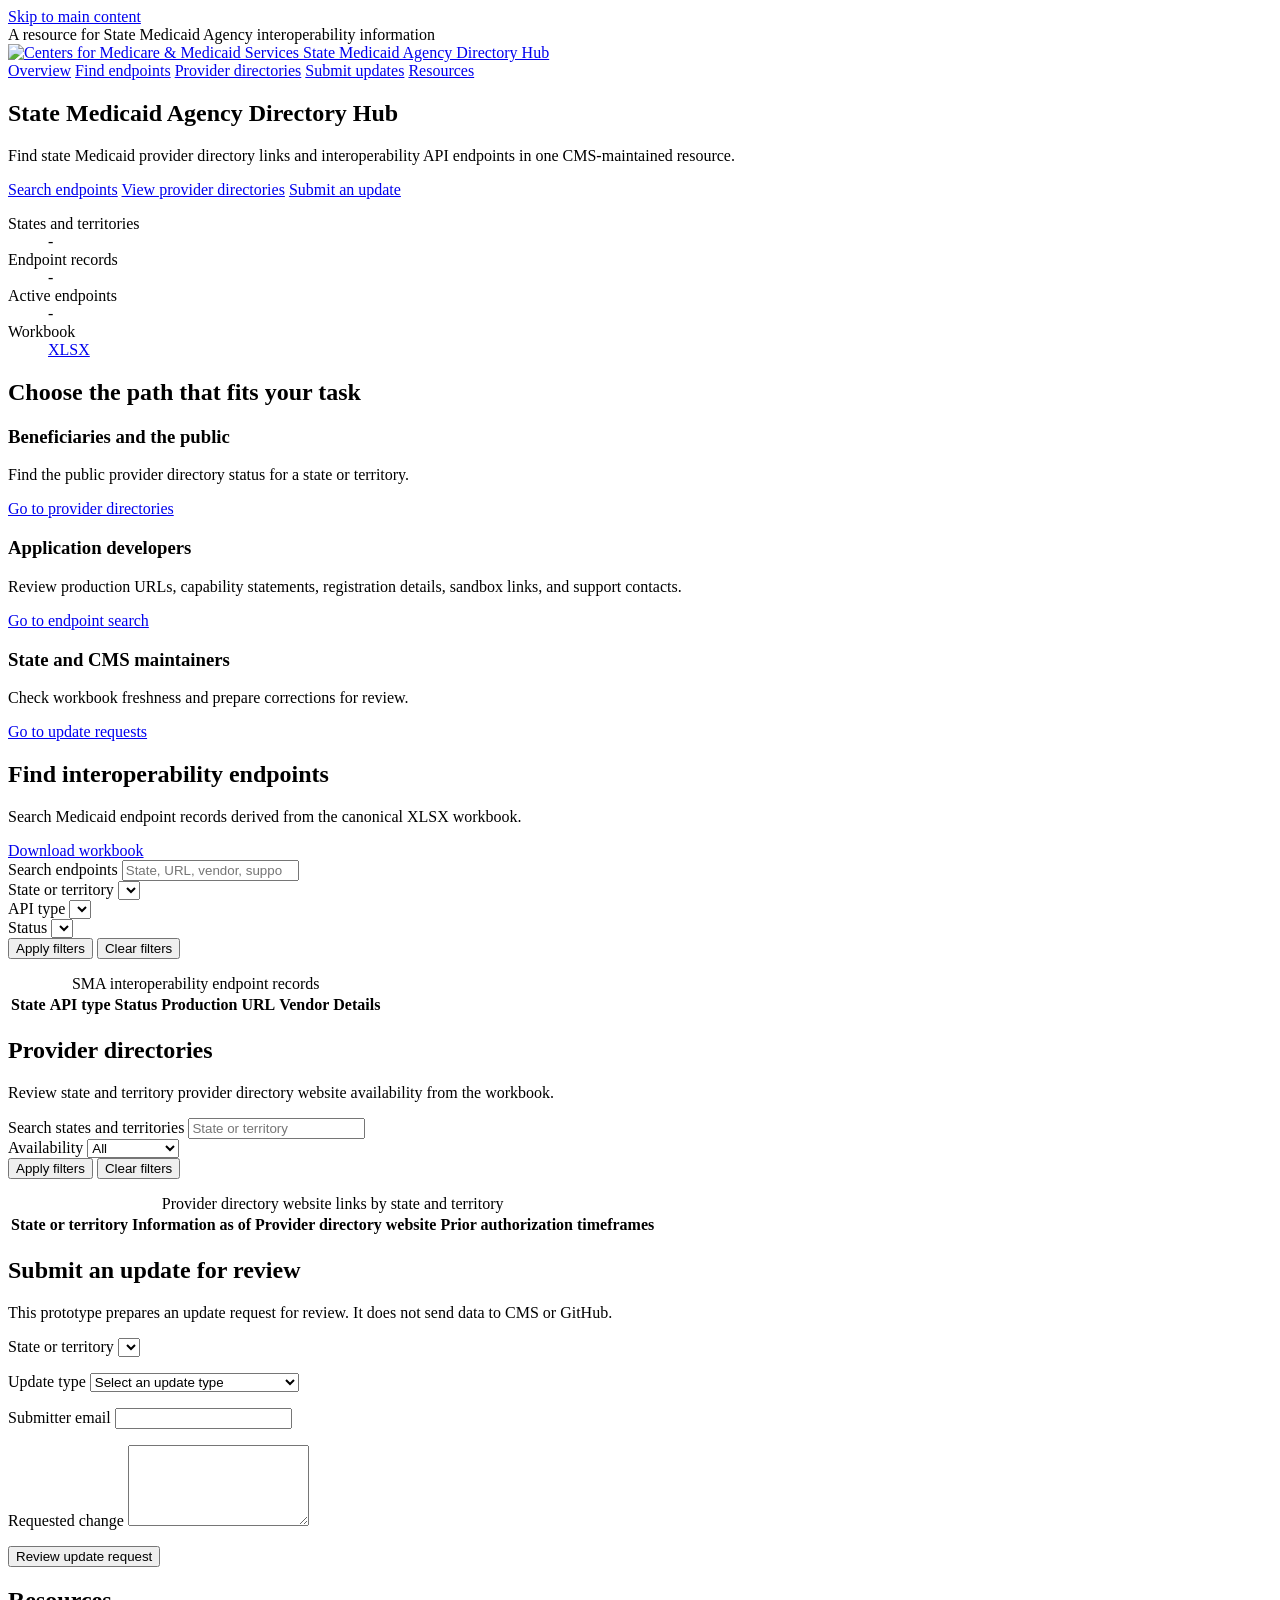
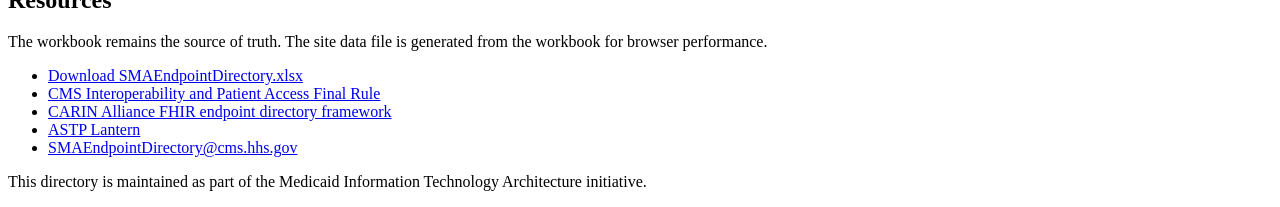
==== index.html @ 1d253eab "Update directory hub banner copy" ====
<!doctype html>
<html lang="en">
  <head>
    <meta charset="utf-8">
    <meta name="viewport" content="width=device-width, initial-scale=1">
    <title>State Medicaid Agency Directory Hub</title>
    <meta name="description" content="Find State Medicaid Agency provider directories and interoperability API endpoint information.">
    <link rel="stylesheet" href="styles.css">
  </head>
  <body>
    <a class="skip-link" href="#main">Skip to main content</a>

    <header class="site-header">
      <div class="official-banner">
        <span aria-hidden="true" class="banner-dot"></span>
        <span>A resource for State Medicaid Agency interoperability information</span>
      </div>

      <div class="header-inner">
        <a class="brand" href="#overview" aria-label="State Medicaid Agency Directory Hub home">
          <img src="CMS.png" alt="Centers for Medicare & Medicaid Services">
          <span>State Medicaid Agency Directory Hub</span>
        </a>

        <nav class="primary-nav" aria-label="Primary navigation">
          <a href="#overview">Overview</a>
          <a href="#find-endpoints">Find endpoints</a>
          <a href="#provider-directories">Provider directories</a>
          <a href="#submit-updates">Submit updates</a>
          <a href="#resources">Resources</a>
        </nav>
      </div>
    </header>

    <main id="main">
      <section class="hero" id="overview" aria-labelledby="page-title">
        <div class="container hero-grid">
          <div class="hero-copy">
            <h1 id="page-title">State Medicaid Agency Directory Hub</h1>
            <p class="lead">Find state Medicaid provider directory links and interoperability API endpoints in one CMS-maintained resource.</p>
            <div class="hero-actions" aria-label="Primary actions">
              <a class="button button-primary" href="#find-endpoints">Search endpoints</a>
              <a class="button button-secondary" href="#provider-directories">View provider directories</a>
              <a class="button button-ghost" href="#submit-updates">Submit an update</a>
            </div>
          </div>

          <div class="status-panel" aria-label="Directory status summary">
            <dl class="metric-grid">
              <div>
                <dt>States and territories</dt>
                <dd id="summary-state-count">-</dd>
              </div>
              <div>
                <dt>Endpoint records</dt>
                <dd id="summary-endpoint-count">-</dd>
              </div>
              <div>
                <dt>Active endpoints</dt>
                <dd id="summary-active-count">-</dd>
              </div>
              <div>
                <dt>Workbook</dt>
                <dd><a href="SMAEndpointDirectory.xlsx">XLSX</a></dd>
              </div>
            </dl>
          </div>
        </div>
      </section>

      <section class="audience-band" aria-labelledby="audience-title">
        <div class="container">
          <h2 id="audience-title">Choose the path that fits your task</h2>
          <div class="audience-grid">
            <article>
              <h3>Beneficiaries and the public</h3>
              <p>Find the public provider directory status for a state or territory.</p>
              <a href="#provider-directories">Go to provider directories</a>
            </article>
            <article>
              <h3>Application developers</h3>
              <p>Review production URLs, capability statements, registration details, sandbox links, and support contacts.</p>
              <a href="#find-endpoints">Go to endpoint search</a>
            </article>
            <article>
              <h3>State and CMS maintainers</h3>
              <p>Check workbook freshness and prepare corrections for review.</p>
              <a href="#submit-updates">Go to update requests</a>
            </article>
          </div>
        </div>
      </section>

      <section class="section" id="find-endpoints" aria-labelledby="endpoint-title">
        <div class="container">
          <div class="section-header">
            <div>
              <h2 id="endpoint-title">Find interoperability endpoints</h2>
              <p>Search Medicaid endpoint records derived from the canonical XLSX workbook.</p>
            </div>
            <a class="button button-secondary" href="SMAEndpointDirectory.xlsx">Download workbook</a>
          </div>

          <form class="filter-panel" id="endpoint-filters" aria-describedby="endpoint-result-count">
            <div class="field field-wide">
              <label for="endpoint-query">Search endpoints</label>
              <input id="endpoint-query" name="query" type="search" autocomplete="off" placeholder="State, URL, vendor, support contact">
            </div>
            <div class="field">
              <label for="endpoint-state">State or territory</label>
              <select id="endpoint-state" name="state"></select>
            </div>
            <div class="field">
              <label for="endpoint-api-type">API type</label>
              <select id="endpoint-api-type" name="apiType"></select>
            </div>
            <div class="field">
              <label for="endpoint-status">Status</label>
              <select id="endpoint-status" name="status"></select>
            </div>
            <div class="filter-actions">
              <button class="button button-primary" type="submit">Apply filters</button>
              <button class="button button-ghost" type="button" id="clear-endpoint-filters">Clear filters</button>
            </div>
          </form>

          <p class="result-count" id="endpoint-result-count" aria-live="polite"></p>

          <div class="table-wrap">
            <table>
              <caption class="sr-only">SMA interoperability endpoint records</caption>
              <thead>
                <tr>
                  <th scope="col">State</th>
                  <th scope="col">API type</th>
                  <th scope="col">Status</th>
                  <th scope="col">Production URL</th>
                  <th scope="col">Vendor</th>
                  <th scope="col">Details</th>
                </tr>
              </thead>
              <tbody id="endpoint-table-body"></tbody>
            </table>
          </div>

          <section class="detail-panel" id="endpoint-detail" hidden tabindex="-1" aria-labelledby="endpoint-detail-title">
            <div class="detail-header">
              <h3 id="endpoint-detail-title">Endpoint details</h3>
              <button class="button button-ghost compact" type="button" id="close-endpoint-detail">Close</button>
            </div>
            <div id="endpoint-detail-content"></div>
          </section>
        </div>
      </section>

      <section class="section section-muted" id="provider-directories" aria-labelledby="provider-title">
        <div class="container">
          <div class="section-header">
            <div>
              <h2 id="provider-title">Provider directories</h2>
              <p>Review state and territory provider directory website availability from the workbook.</p>
            </div>
            <span class="data-note" id="provider-data-note"></span>
          </div>

          <form class="filter-panel provider-filter-panel" id="provider-filters" aria-describedby="provider-result-count">
            <div class="field field-wide">
              <label for="provider-query">Search states and territories</label>
              <input id="provider-query" name="query" type="search" autocomplete="off" placeholder="State or territory">
            </div>
            <div class="field">
              <label for="provider-availability">Availability</label>
              <select id="provider-availability" name="availability">
                <option value="All">All</option>
                <option value="Available">Available</option>
                <option value="Unavailable">Unavailable</option>
              </select>
            </div>
            <div class="filter-actions">
              <button class="button button-primary" type="submit">Apply filters</button>
              <button class="button button-ghost" type="button" id="clear-provider-filters">Clear filters</button>
            </div>
          </form>

          <p class="result-count" id="provider-result-count" aria-live="polite"></p>

          <div class="table-wrap">
            <table>
              <caption class="sr-only">Provider directory website links by state and territory</caption>
              <thead>
                <tr>
                  <th scope="col">State or territory</th>
                  <th scope="col">Information as of</th>
                  <th scope="col">Provider directory website</th>
                  <th scope="col">Prior authorization timeframes</th>
                </tr>
              </thead>
              <tbody id="provider-table-body"></tbody>
            </table>
          </div>
        </div>
      </section>

      <section class="section" id="submit-updates" aria-labelledby="updates-title">
        <div class="container narrow">
          <h2 id="updates-title">Submit an update for review</h2>
          <p>This prototype prepares an update request for review. It does not send data to CMS or GitHub.</p>

          <div class="error-summary" id="update-error-summary" hidden tabindex="-1" role="alert" aria-labelledby="update-error-title">
            <h3 id="update-error-title">There is a problem</h3>
            <ul id="update-error-list"></ul>
          </div>

          <form class="update-form" id="update-form" novalidate>
            <div class="field">
              <label for="update-state">State or territory</label>
              <select id="update-state" name="state" aria-describedby="update-state-error"></select>
              <p class="field-error" id="update-state-error"></p>
            </div>

            <div class="field">
              <label for="update-type">Update type</label>
              <select id="update-type" name="updateType" aria-describedby="update-type-error">
                <option value="">Select an update type</option>
                <option>Provider directory website</option>
                <option>Patient Access endpoint</option>
                <option>Provider Directory API endpoint</option>
                <option>Provider Access endpoint</option>
                <option>Payer-to-Payer endpoint</option>
                <option>Prior Authorization endpoint</option>
                <option>Support contact</option>
                <option>Status or freshness</option>
                <option>Other clarification</option>
              </select>
              <p class="field-error" id="update-type-error"></p>
            </div>

            <div class="field">
              <label for="submitter-email">Submitter email</label>
              <input id="submitter-email" name="submitterEmail" type="email" autocomplete="email" aria-describedby="submitter-email-error">
              <p class="field-error" id="submitter-email-error"></p>
            </div>

            <div class="field">
              <label for="update-summary">Requested change</label>
              <textarea id="update-summary" name="summary" rows="5" aria-describedby="update-summary-error"></textarea>
              <p class="field-error" id="update-summary-error"></p>
            </div>

            <button class="button button-primary" type="submit">Review update request</button>
          </form>

          <section class="review-panel" id="update-review" hidden aria-labelledby="update-review-title">
            <h3 id="update-review-title">Review request</h3>
            <dl id="update-review-list"></dl>
            <div class="review-actions">
              <button class="button button-primary" type="button" id="confirm-update">Confirm request</button>
              <button class="button button-ghost" type="button" id="edit-update">Edit request</button>
            </div>
          </section>

          <section class="confirmation-panel" id="update-confirmation" hidden tabindex="-1" aria-labelledby="update-confirmation-title">
            <h3 id="update-confirmation-title">Update request prepared</h3>
            <p>Use the reviewed details with the CMS mailbox or repository review process selected for this project.</p>
          </section>
        </div>
      </section>

      <section class="section section-muted" id="resources" aria-labelledby="resources-title">
        <div class="container resource-grid">
          <div>
            <h2 id="resources-title">Resources</h2>
            <p>The workbook remains the source of truth. The site data file is generated from the workbook for browser performance.</p>
          </div>
          <ul class="resource-list">
            <li><a href="SMAEndpointDirectory.xlsx">Download SMAEndpointDirectory.xlsx</a></li>
            <li><a href="https://www.cms.gov/priorities/key-initiatives/burden-reduction/interoperability/policies-and-regulations/cms-interoperability-and-patient-access-final-rule-cms-9115-f">CMS Interoperability and Patient Access Final Rule</a></li>
            <li><a href="https://confluence.hl7.org/spaces/FHIR/pages/113672758/Endpoint+directory+implementations+and+frameworks">CARIN Alliance FHIR endpoint directory framework</a></li>
            <li><a href="https://www.healthit.gov/topic/interoperability/investments/lantern-project">ASTP Lantern</a></li>
            <li><a href="mailto:SMAEndpointDirectory@cms.hhs.gov">SMAEndpointDirectory@cms.hhs.gov</a></li>
          </ul>
        </div>
      </section>
    </main>

    <footer class="site-footer">
      <div class="container">
        <p>This directory is maintained as part of the Medicaid Information Technology Architecture initiative.</p>
      </div>
    </footer>

    <script src="assets/directory-data.js"></script>
    <script src="assets/directory-utils.js"></script>
    <script src="app.js"></script>
  </body>
</html>
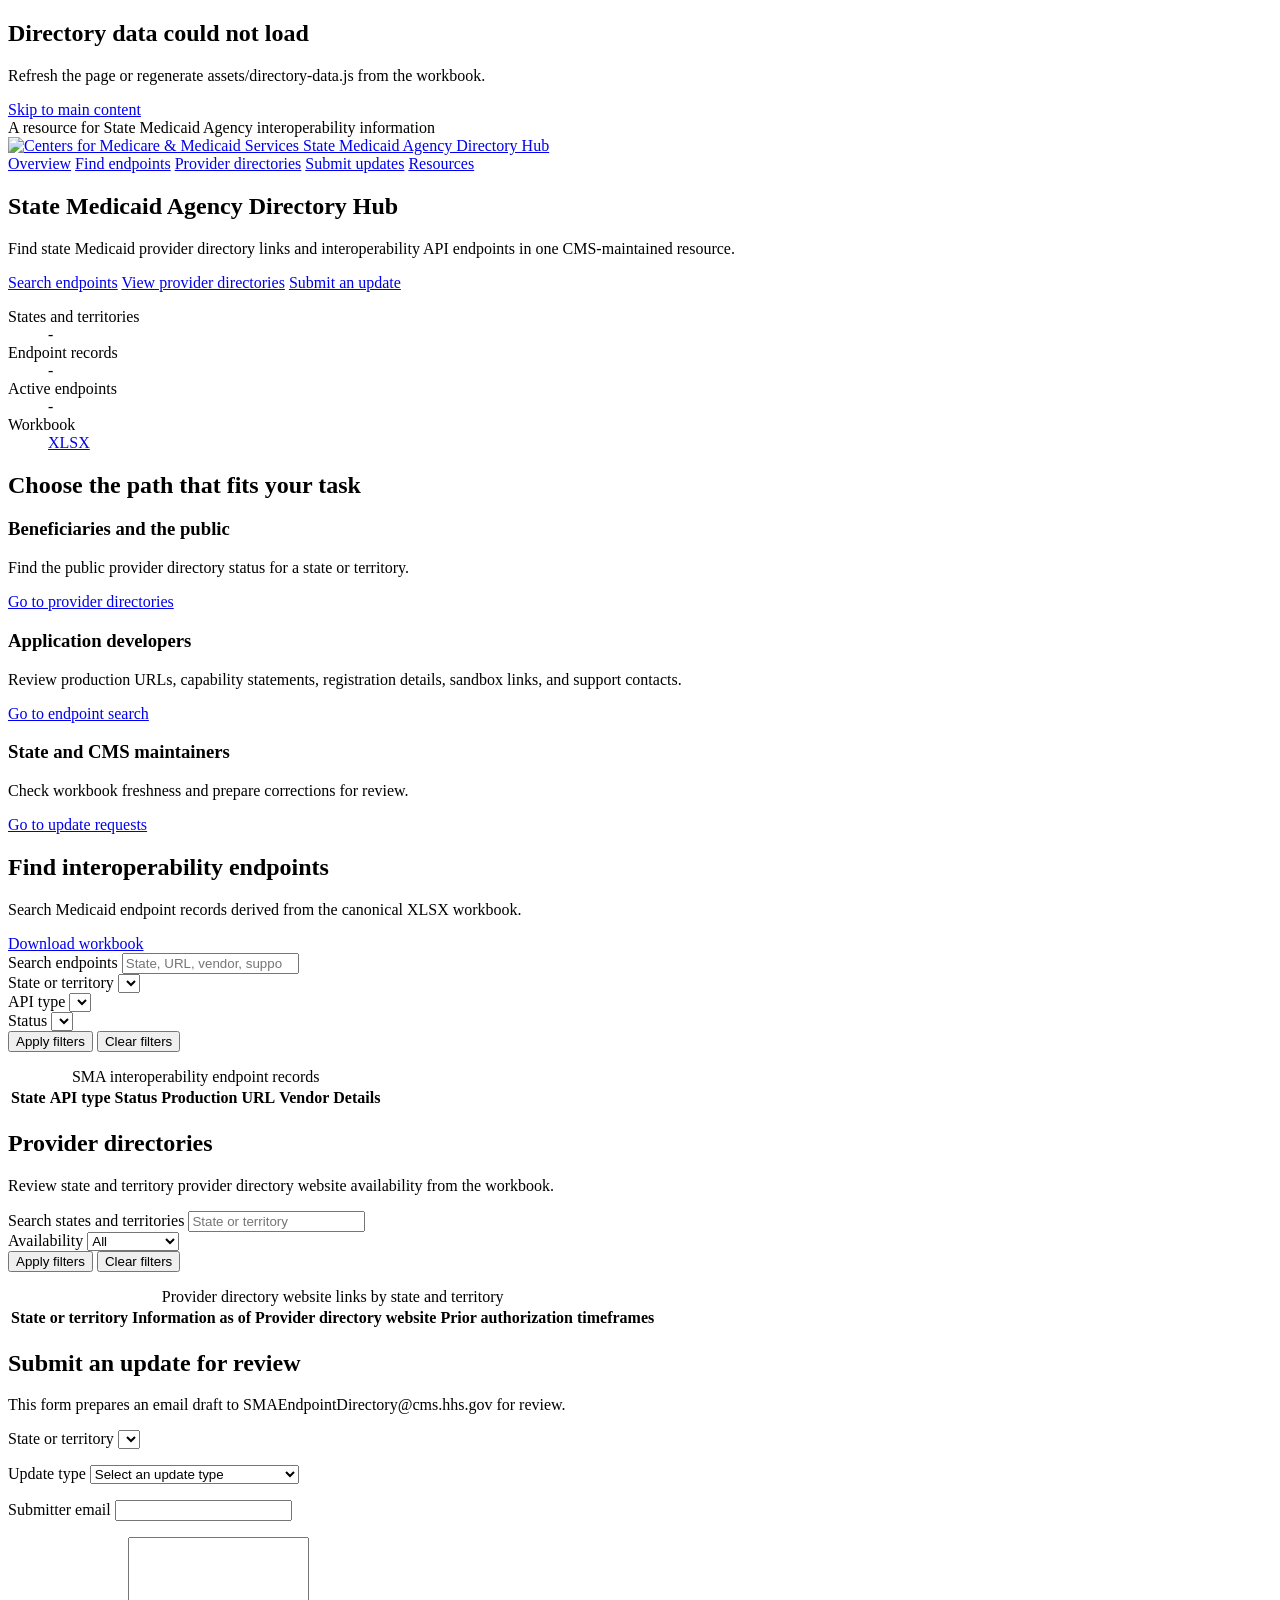
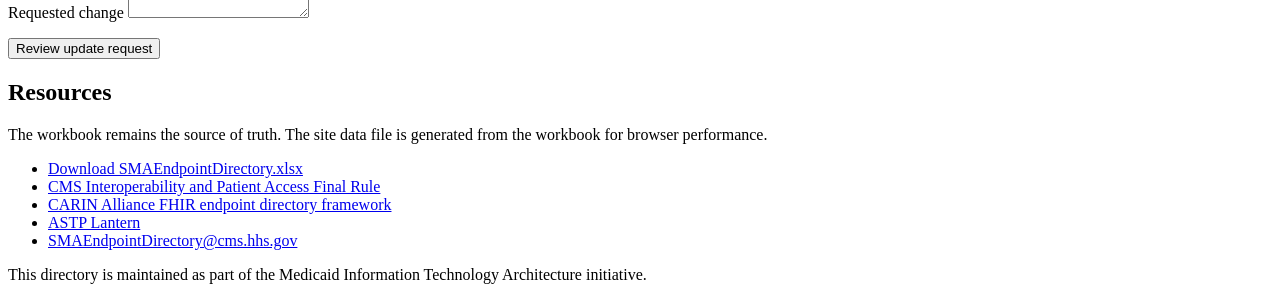
==== commit d64d2406: "Send update requests by email draft" ====
--- a/index.html
+++ b/index.html
@@ -204,7 +204,7 @@
       <section class="section" id="submit-updates" aria-labelledby="updates-title">
         <div class="container narrow">
           <h2 id="updates-title">Submit an update for review</h2>
-          <p>This prototype prepares an update request for review. It does not send data to CMS or GitHub.</p>
+          <p>This form prepares an email draft to SMAEndpointDirectory@cms.hhs.gov for review.</p>
 
           <div class="error-summary" id="update-error-summary" hidden tabindex="-1" role="alert" aria-labelledby="update-error-title">
             <h3 id="update-error-title">There is a problem</h3>
@@ -260,8 +260,8 @@
           </section>
 
           <section class="confirmation-panel" id="update-confirmation" hidden tabindex="-1" aria-labelledby="update-confirmation-title">
-            <h3 id="update-confirmation-title">Update request prepared</h3>
-            <p>Use the reviewed details with the CMS mailbox or repository review process selected for this project.</p>
+            <h3 id="update-confirmation-title">Email draft opened</h3>
+            <p>Your email application should open a draft addressed to SMAEndpointDirectory@cms.hhs.gov. Review the message and send it from your email application.</p>
           </section>
         </div>
       </section>
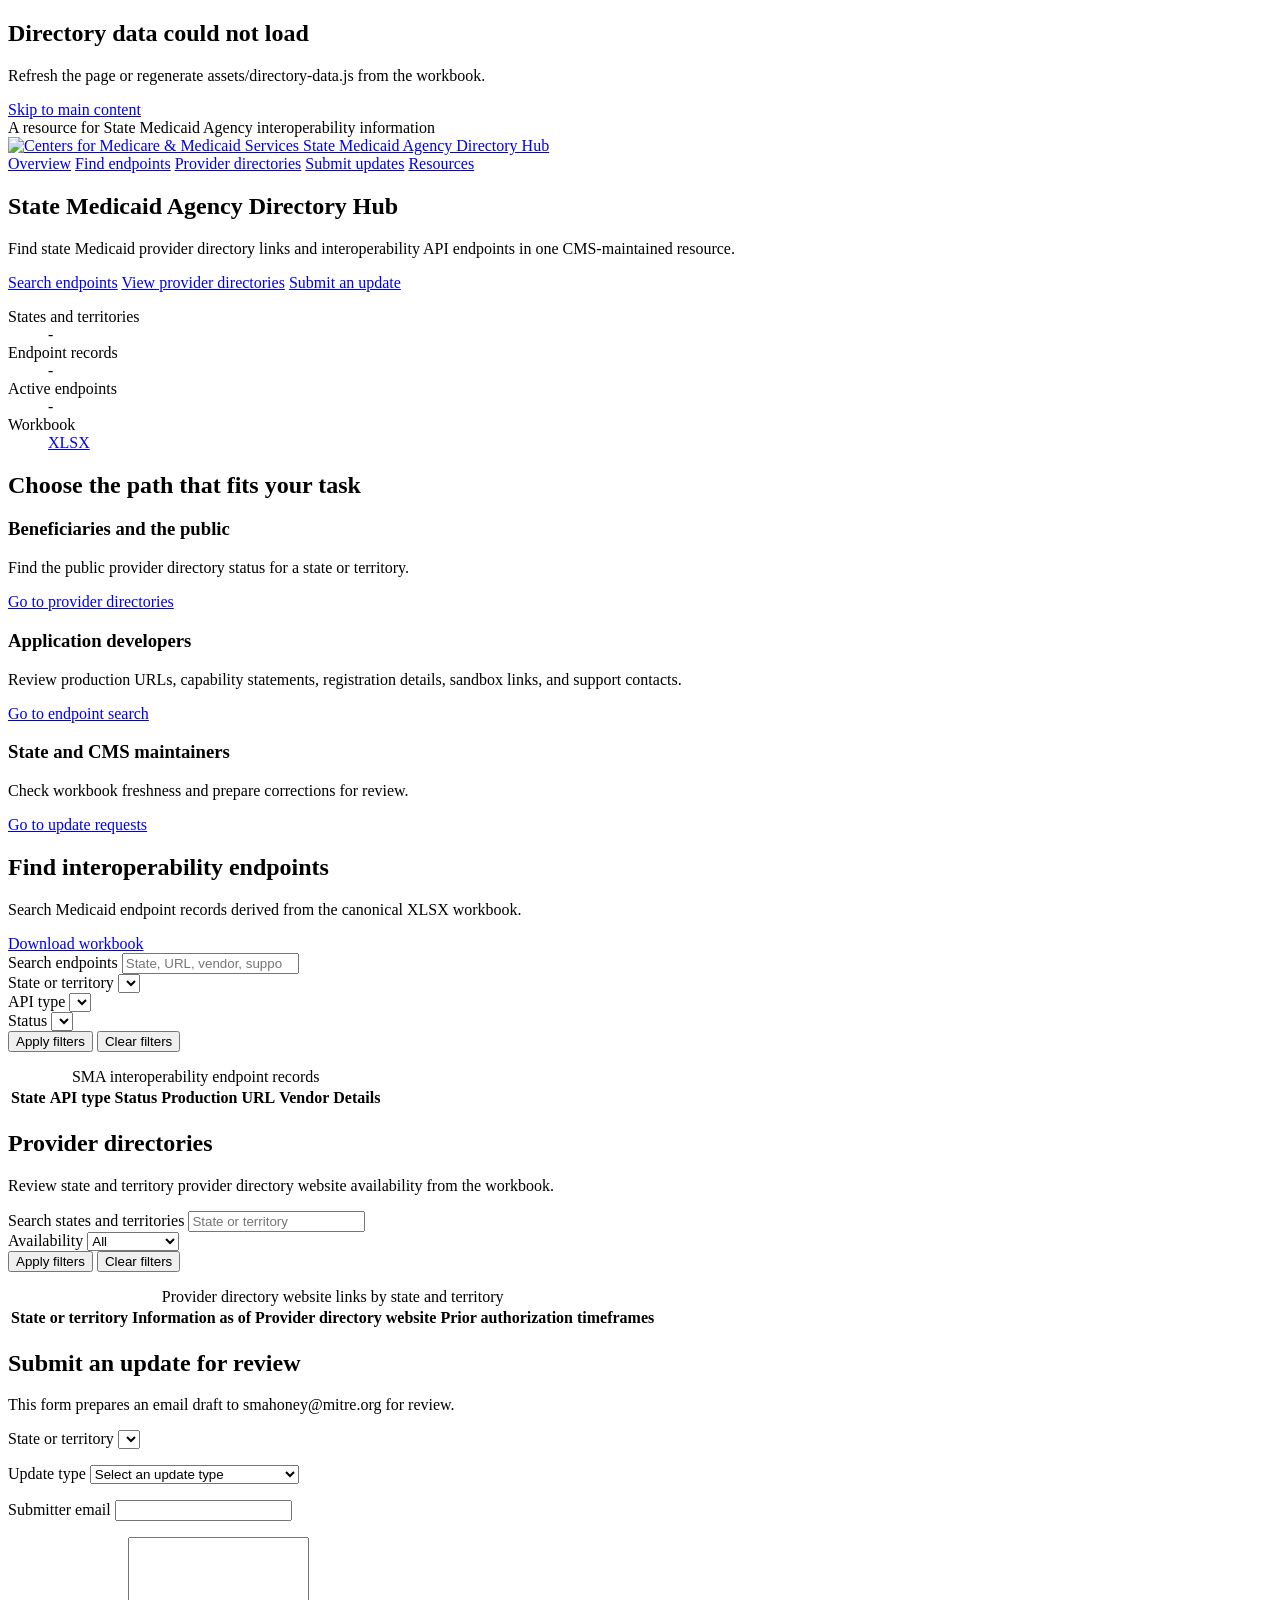
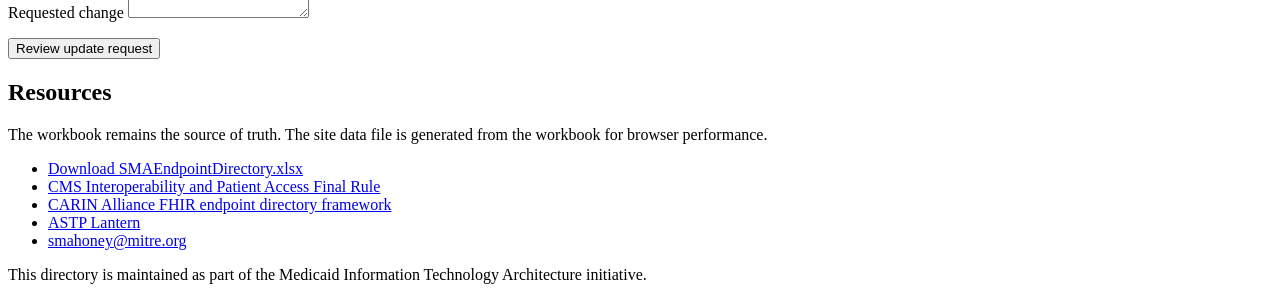
==== commit d9a43cd8: "Update contact email" ====
--- a/index.html
+++ b/index.html
@@ -204,7 +204,7 @@
       <section class="section" id="submit-updates" aria-labelledby="updates-title">
         <div class="container narrow">
           <h2 id="updates-title">Submit an update for review</h2>
-          <p>This form prepares an email draft to SMAEndpointDirectory@cms.hhs.gov for review.</p>
+          <p>This form prepares an email draft to smahoney@mitre.org for review.</p>
 
           <div class="error-summary" id="update-error-summary" hidden tabindex="-1" role="alert" aria-labelledby="update-error-title">
             <h3 id="update-error-title">There is a problem</h3>
@@ -261,7 +261,7 @@
 
           <section class="confirmation-panel" id="update-confirmation" hidden tabindex="-1" aria-labelledby="update-confirmation-title">
             <h3 id="update-confirmation-title">Email draft opened</h3>
-            <p>Your email application should open a draft addressed to SMAEndpointDirectory@cms.hhs.gov. Review the message and send it from your email application.</p>
+            <p>Your email application should open a draft addressed to smahoney@mitre.org. Review the message and send it from your email application.</p>
           </section>
         </div>
       </section>
@@ -277,7 +277,7 @@
             <li><a href="https://www.cms.gov/priorities/key-initiatives/burden-reduction/interoperability/policies-and-regulations/cms-interoperability-and-patient-access-final-rule-cms-9115-f">CMS Interoperability and Patient Access Final Rule</a></li>
             <li><a href="https://confluence.hl7.org/spaces/FHIR/pages/113672758/Endpoint+directory+implementations+and+frameworks">CARIN Alliance FHIR endpoint directory framework</a></li>
             <li><a href="https://www.healthit.gov/topic/interoperability/investments/lantern-project">ASTP Lantern</a></li>
-            <li><a href="mailto:SMAEndpointDirectory@cms.hhs.gov">SMAEndpointDirectory@cms.hhs.gov</a></li>
+            <li><a href="mailto:smahoney@mitre.org">smahoney@mitre.org</a></li>
           </ul>
         </div>
       </section>
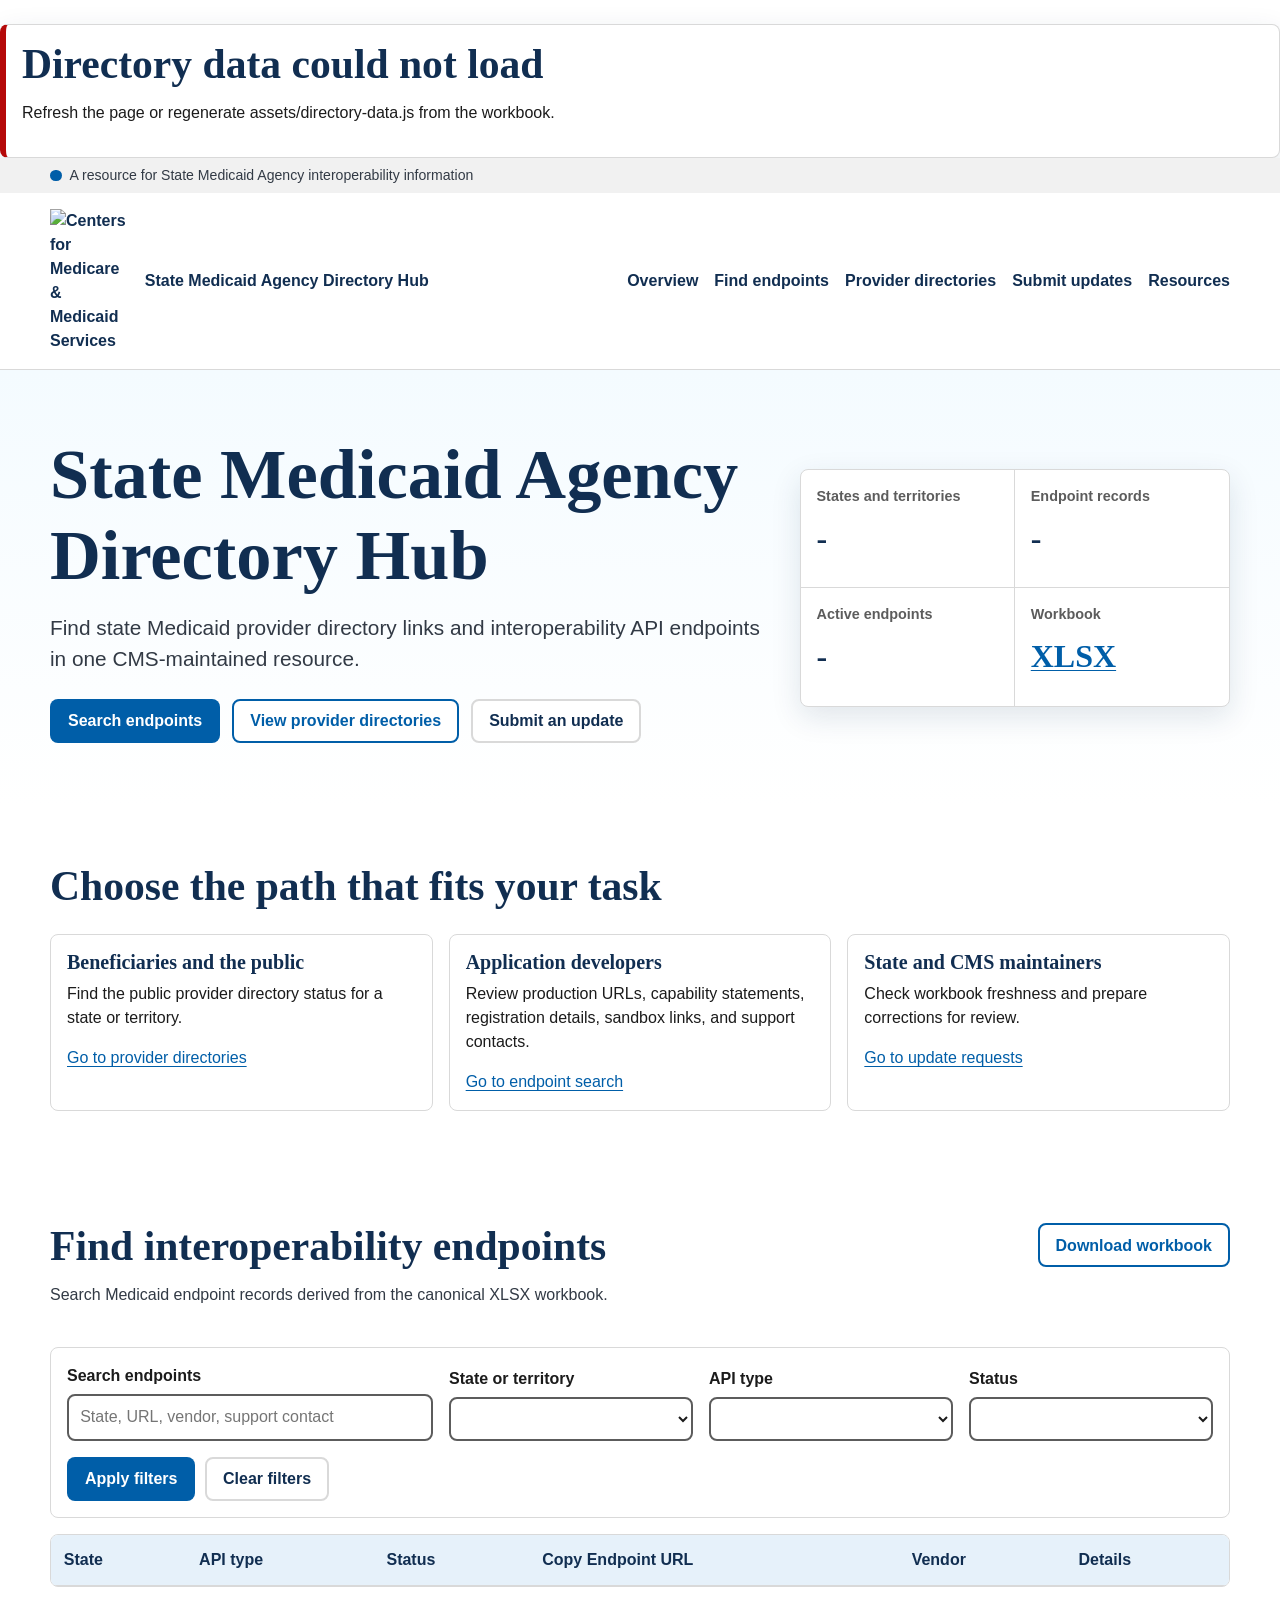
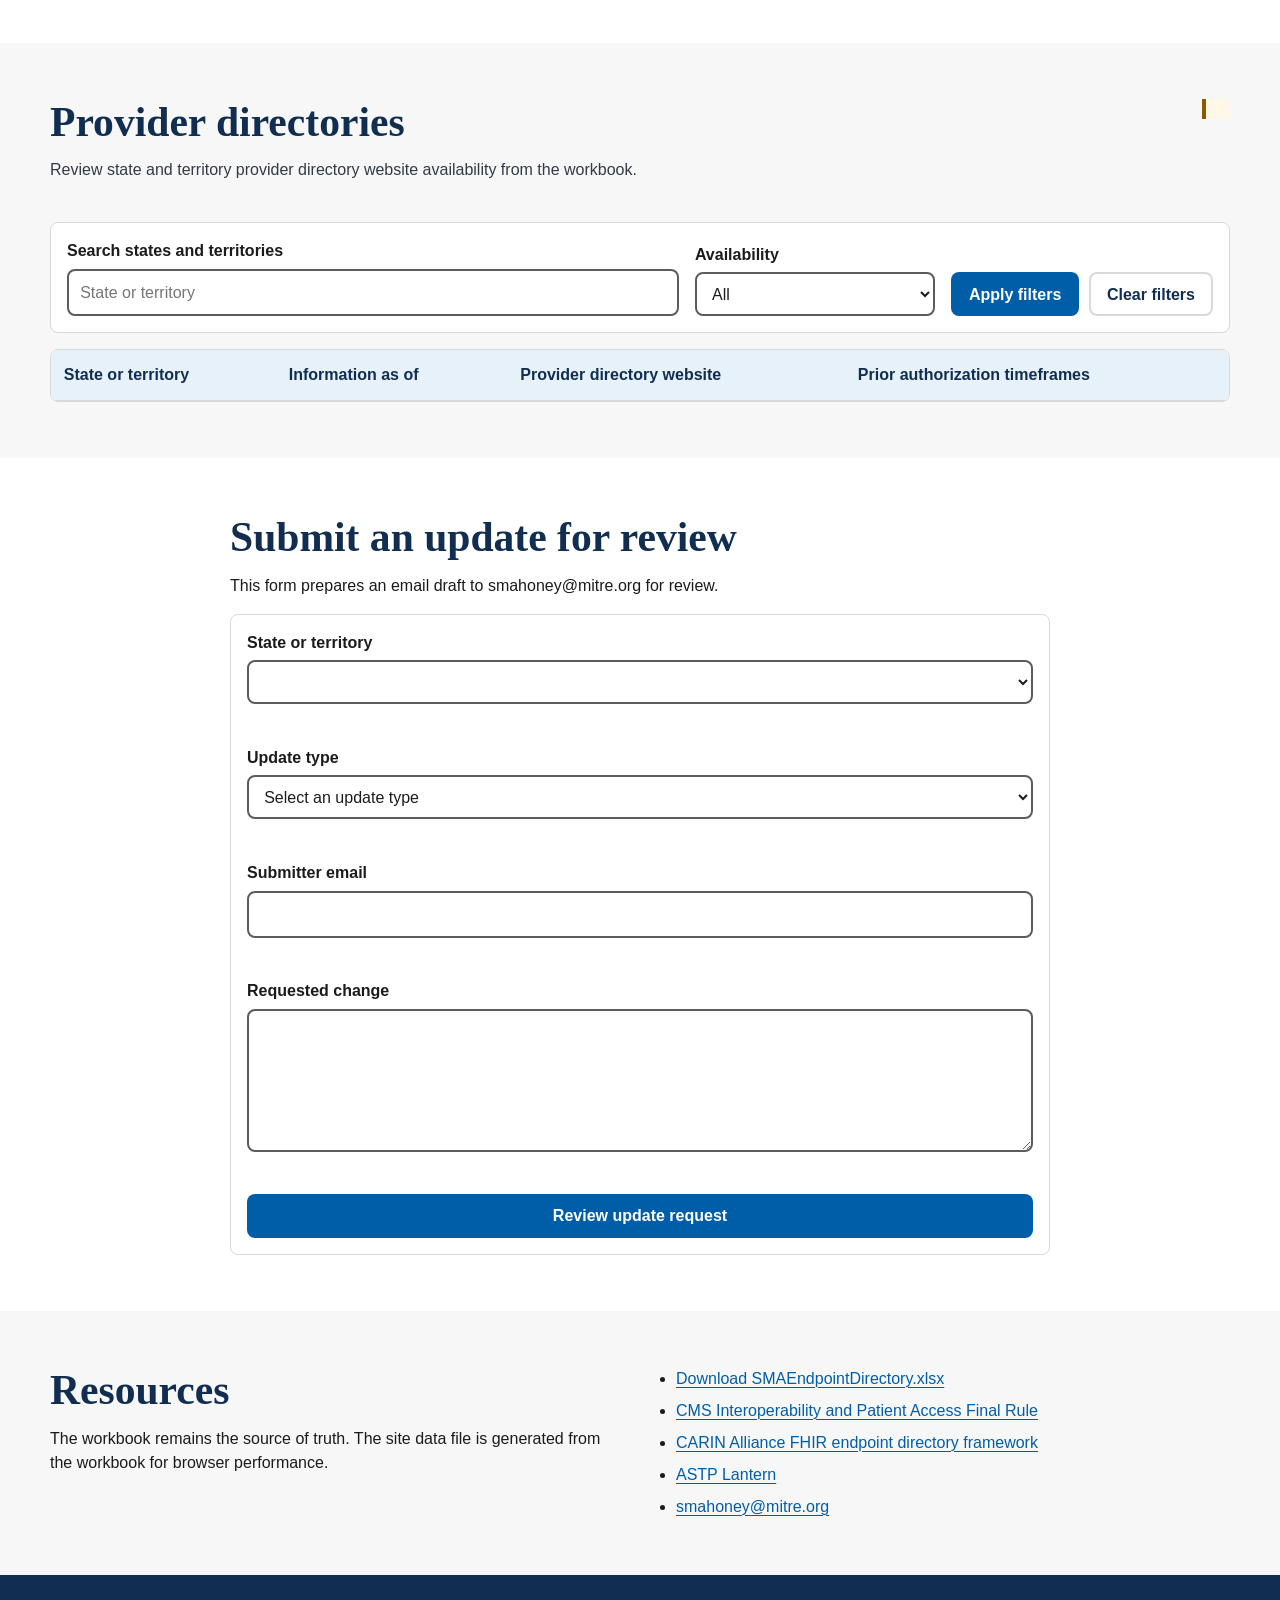
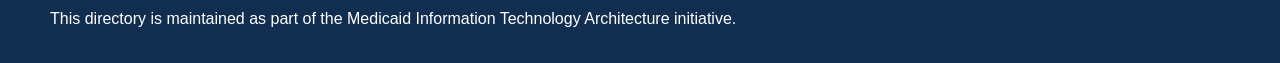
==== commit 81780163: "Copy endpoint URLs from table" ====
--- a/index.html
+++ b/index.html
@@ -125,6 +125,7 @@
           </form>
 
           <p class="result-count" id="endpoint-result-count" aria-live="polite"></p>
+          <p class="sr-only" id="copy-status" aria-live="polite"></p>
 
           <div class="table-wrap">
             <table>
@@ -134,7 +135,7 @@
                   <th scope="col">State</th>
                   <th scope="col">API type</th>
                   <th scope="col">Status</th>
-                  <th scope="col">Production URL</th>
+                  <th scope="col">Copy Endpoint URL</th>
                   <th scope="col">Vendor</th>
                   <th scope="col">Details</th>
                 </tr>
--- a/styles.css
+++ b/styles.css
@@ -0,0 +1,726 @@
+:root {
+  --color-navy: #112e51;
+  --color-blue: #005ea8;
+  --color-blue-dark: #004b87;
+  --color-blue-light: #e6f1fa;
+  --color-cyan-light: #f4fbff;
+  --color-white: #ffffff;
+  --color-gray-50: #f7f7f7;
+  --color-gray-100: #f1f1f1;
+  --color-gray-200: #d9d9d9;
+  --color-gray-500: #5c5c5c;
+  --color-gray-700: #323a45;
+  --color-gray-900: #1b1b1b;
+  --color-success: #2e7044;
+  --color-warning: #8a5a00;
+  --color-error: #b50909;
+  --color-focus: #ffbf47;
+  --shadow: 0 10px 30px rgba(17, 46, 81, 0.12);
+  --radius: 8px;
+  --max-width: 1180px;
+}
+
+* {
+  box-sizing: border-box;
+}
+
+html {
+  scroll-behavior: smooth;
+}
+
+body {
+  margin: 0;
+  background: var(--color-white);
+  color: var(--color-gray-900);
+  font-family: "Open Sans", Arial, sans-serif;
+  font-size: 16px;
+  line-height: 1.5;
+  letter-spacing: 0;
+}
+
+@media (prefers-reduced-motion: reduce) {
+  html {
+    scroll-behavior: auto;
+  }
+
+  *,
+  *::before,
+  *::after {
+    animation-duration: 0.01ms !important;
+    animation-iteration-count: 1 !important;
+    transition-duration: 0.01ms !important;
+  }
+}
+
+a {
+  color: var(--color-blue);
+  text-decoration-thickness: 1px;
+  text-underline-offset: 3px;
+}
+
+a:hover {
+  color: var(--color-blue-dark);
+  text-decoration-thickness: 2px;
+}
+
+a:focus,
+button:focus,
+input:focus,
+select:focus,
+textarea:focus,
+[tabindex]:focus {
+  outline: 3px solid var(--color-focus);
+  outline-offset: 2px;
+}
+
+img {
+  max-width: 100%;
+}
+
+button,
+input,
+select,
+textarea {
+  font: inherit;
+}
+
+button {
+  cursor: pointer;
+}
+
+h1,
+h2,
+h3,
+p {
+  margin-top: 0;
+}
+
+h1,
+h2,
+h3 {
+  color: var(--color-navy);
+  font-family: "Bitter", Georgia, serif;
+  line-height: 1.15;
+}
+
+h1 {
+  margin-bottom: 1rem;
+  max-width: 760px;
+  font-size: clamp(2.4rem, 6vw, 4.4rem);
+}
+
+h2 {
+  margin-bottom: 0.75rem;
+  font-size: clamp(1.8rem, 4vw, 2.6rem);
+}
+
+h3 {
+  margin-bottom: 0.5rem;
+  font-size: 1.25rem;
+}
+
+.container {
+  width: min(100% - 2rem, var(--max-width));
+  margin-inline: auto;
+}
+
+.narrow {
+  max-width: 820px;
+}
+
+.skip-link {
+  position: absolute;
+  top: -5rem;
+  left: 1rem;
+  z-index: 50;
+  padding: 0.75rem 1rem;
+  background: var(--color-white);
+  color: var(--color-navy);
+  font-weight: 700;
+}
+
+.skip-link:focus {
+  top: 1rem;
+}
+
+.site-header {
+  border-bottom: 1px solid var(--color-gray-200);
+  background: var(--color-white);
+}
+
+.official-banner {
+  display: flex;
+  gap: 0.5rem;
+  align-items: center;
+  flex-wrap: wrap;
+  padding: 0.45rem max(1rem, calc((100vw - var(--max-width)) / 2));
+  background: var(--color-gray-100);
+  color: var(--color-gray-700);
+  font-size: 0.88rem;
+}
+
+.banner-dot {
+  width: 0.72rem;
+  height: 0.72rem;
+  border-radius: 50%;
+  background: var(--color-blue);
+}
+
+.header-inner {
+  display: flex;
+  gap: 1.5rem;
+  align-items: center;
+  justify-content: space-between;
+  width: min(100% - 2rem, var(--max-width));
+  margin-inline: auto;
+  padding: 1rem 0;
+}
+
+.brand {
+  display: flex;
+  gap: 0.8rem;
+  align-items: center;
+  color: var(--color-navy);
+  font-weight: 700;
+  text-decoration: none;
+}
+
+.brand img {
+  width: 82px;
+  height: auto;
+}
+
+.brand span {
+  max-width: 19rem;
+  overflow-wrap: anywhere;
+}
+
+.primary-nav {
+  display: flex;
+  flex-wrap: wrap;
+  gap: 0.35rem 1rem;
+  justify-content: flex-end;
+}
+
+.primary-nav a {
+  color: var(--color-navy);
+  font-weight: 700;
+  text-decoration: none;
+}
+
+.primary-nav a:hover {
+  text-decoration: underline;
+}
+
+.hero {
+  padding: 4rem 0;
+  background: linear-gradient(180deg, var(--color-cyan-light), var(--color-white));
+}
+
+.hero-grid {
+  display: grid;
+  grid-template-columns: minmax(0, 1.25fr) minmax(280px, 0.75fr);
+  gap: 2rem;
+  align-items: center;
+}
+
+.hero-grid > *,
+.header-inner > *,
+.section-header > * {
+  min-width: 0;
+}
+
+.lead {
+  max-width: 720px;
+  color: var(--color-gray-700);
+  font-size: 1.3rem;
+}
+
+.hero-actions {
+  display: flex;
+  flex-wrap: wrap;
+  gap: 0.75rem;
+  margin-top: 1.5rem;
+}
+
+.button {
+  display: inline-flex;
+  min-height: 44px;
+  align-items: center;
+  justify-content: center;
+  padding: 0.65rem 1rem;
+  border: 2px solid transparent;
+  border-radius: var(--radius);
+  font-weight: 700;
+  line-height: 1.2;
+  text-align: center;
+  text-decoration: none;
+  white-space: normal;
+}
+
+.button-primary {
+  background: var(--color-blue);
+  color: var(--color-white);
+}
+
+.button-primary:hover {
+  background: var(--color-blue-dark);
+  color: var(--color-white);
+}
+
+.button-secondary {
+  border-color: var(--color-blue);
+  background: var(--color-white);
+  color: var(--color-blue);
+}
+
+.button-ghost {
+  border-color: var(--color-gray-200);
+  background: var(--color-white);
+  color: var(--color-navy);
+}
+
+.button:disabled {
+  cursor: not-allowed;
+  opacity: 0.65;
+}
+
+.compact {
+  min-height: 36px;
+  padding: 0.45rem 0.75rem;
+  font-size: 0.95rem;
+}
+
+.status-panel {
+  border: 1px solid var(--color-gray-200);
+  border-radius: var(--radius);
+  background: var(--color-white);
+  box-shadow: var(--shadow);
+}
+
+.metric-grid {
+  display: grid;
+  grid-template-columns: repeat(2, minmax(0, 1fr));
+  margin: 0;
+}
+
+.metric-grid div {
+  min-height: 118px;
+  padding: 1rem;
+  border-right: 1px solid var(--color-gray-200);
+  border-bottom: 1px solid var(--color-gray-200);
+}
+
+.metric-grid div:nth-child(2n) {
+  border-right: 0;
+}
+
+.metric-grid div:nth-last-child(-n + 2) {
+  border-bottom: 0;
+}
+
+.metric-grid dt {
+  color: var(--color-gray-500);
+  font-size: 0.9rem;
+  font-weight: 700;
+}
+
+.metric-grid dd {
+  margin: 0.35rem 0 0;
+  color: var(--color-navy);
+  font-family: "Bitter", Georgia, serif;
+  font-size: 2rem;
+  font-weight: 700;
+}
+
+.audience-band,
+.section {
+  padding: 3.5rem 0;
+}
+
+.audience-grid {
+  display: grid;
+  grid-template-columns: repeat(3, minmax(0, 1fr));
+  gap: 1rem;
+  margin-top: 1.5rem;
+}
+
+.audience-grid article {
+  padding: 1rem;
+  border: 1px solid var(--color-gray-200);
+  border-radius: var(--radius);
+  background: var(--color-white);
+}
+
+.section-muted {
+  background: var(--color-gray-50);
+}
+
+.section-header {
+  display: flex;
+  gap: 1rem;
+  align-items: flex-start;
+  justify-content: space-between;
+  margin-bottom: 1.5rem;
+}
+
+.section-header p {
+  max-width: 780px;
+  color: var(--color-gray-700);
+}
+
+.data-note {
+  display: inline-flex;
+  max-width: 320px;
+  padding: 0.65rem 0.75rem;
+  border-left: 4px solid var(--color-warning);
+  background: #fff8e6;
+  color: var(--color-gray-900);
+  font-size: 0.95rem;
+}
+
+.filter-panel {
+  display: grid;
+  grid-template-columns: minmax(220px, 1.5fr) repeat(3, minmax(160px, 1fr));
+  gap: 1rem;
+  align-items: end;
+  padding: 1rem;
+  border: 1px solid var(--color-gray-200);
+  border-radius: var(--radius);
+  background: var(--color-white);
+}
+
+.provider-filter-panel {
+  grid-template-columns: minmax(220px, 1fr) minmax(160px, 240px) auto;
+}
+
+.field {
+  display: grid;
+  gap: 0.35rem;
+}
+
+.field label {
+  color: var(--color-gray-900);
+  font-weight: 700;
+}
+
+input,
+select,
+textarea {
+  width: 100%;
+  min-height: 44px;
+  padding: 0.6rem 0.7rem;
+  border: 2px solid var(--color-gray-500);
+  border-radius: var(--radius);
+  background: var(--color-white);
+  color: var(--color-gray-900);
+}
+
+textarea {
+  resize: vertical;
+}
+
+.filter-actions,
+.review-actions {
+  display: flex;
+  flex-wrap: wrap;
+  gap: 0.6rem;
+}
+
+.result-count {
+  margin: 1rem 0;
+  color: var(--color-gray-700);
+  font-weight: 700;
+}
+
+.table-wrap {
+  overflow-x: auto;
+  border: 1px solid var(--color-gray-200);
+  border-radius: var(--radius);
+  background: var(--color-white);
+}
+
+table {
+  width: 100%;
+  border-collapse: collapse;
+}
+
+th,
+td {
+  padding: 0.8rem;
+  border-bottom: 1px solid var(--color-gray-200);
+  text-align: left;
+  vertical-align: top;
+}
+
+th {
+  background: var(--color-blue-light);
+  color: var(--color-navy);
+  font-weight: 700;
+}
+
+tbody tr:hover {
+  background: var(--color-gray-50);
+}
+
+.status {
+  display: inline-flex;
+  padding: 0.2rem 0.5rem;
+  border-radius: 999px;
+  background: var(--color-gray-100);
+  color: var(--color-gray-900);
+  font-size: 0.9rem;
+  font-weight: 700;
+}
+
+.status-active {
+  background: #e7f4ee;
+  color: var(--color-success);
+}
+
+.status-development,
+.status-unknown {
+  background: #fff8e6;
+  color: var(--color-warning);
+}
+
+.status-offline,
+.status-unavailable {
+  background: #fde7e7;
+  color: var(--color-error);
+}
+
+.muted {
+  color: var(--color-gray-500);
+}
+
+.url-cell {
+  max-width: 28rem;
+  overflow-wrap: anywhere;
+}
+
+.plain-list {
+  margin: 0;
+  padding-left: 1.1rem;
+}
+
+.plain-list li + li {
+  margin-top: 0.35rem;
+}
+
+.detail-panel,
+.review-panel,
+.confirmation-panel,
+.error-summary {
+  margin-top: 1.5rem;
+  padding: 1rem;
+  border: 1px solid var(--color-gray-200);
+  border-radius: var(--radius);
+  background: var(--color-white);
+  box-shadow: var(--shadow);
+}
+
+.detail-header {
+  display: flex;
+  gap: 1rem;
+  align-items: center;
+  justify-content: space-between;
+}
+
+.detail-grid,
+.review-panel dl {
+  display: grid;
+  grid-template-columns: minmax(180px, 0.3fr) minmax(0, 0.7fr);
+  gap: 0.75rem 1rem;
+  margin: 1rem 0 0;
+}
+
+.detail-grid dt,
+.review-panel dt {
+  color: var(--color-gray-700);
+  font-weight: 700;
+}
+
+.detail-grid dd,
+.review-panel dd {
+  margin: 0;
+  overflow-wrap: anywhere;
+}
+
+.update-form {
+  display: grid;
+  gap: 1rem;
+  padding: 1rem;
+  border: 1px solid var(--color-gray-200);
+  border-radius: var(--radius);
+  background: var(--color-white);
+}
+
+.field-error {
+  min-height: 1.25rem;
+  margin: 0;
+  color: var(--color-error);
+  font-weight: 700;
+}
+
+.field.has-error input,
+.field.has-error select,
+.field.has-error textarea {
+  border-color: var(--color-error);
+}
+
+.error-summary {
+  border-left: 6px solid var(--color-error);
+}
+
+.error-summary h3 {
+  color: var(--color-error);
+}
+
+.confirmation-panel {
+  border-left: 6px solid var(--color-success);
+}
+
+.resource-grid {
+  display: grid;
+  grid-template-columns: minmax(0, 0.5fr) minmax(0, 0.5fr);
+  gap: 2rem;
+}
+
+.resource-list {
+  margin: 0;
+  padding-left: 1.25rem;
+}
+
+.resource-list li + li {
+  margin-top: 0.5rem;
+}
+
+.site-footer {
+  padding: 2rem 0;
+  background: var(--color-navy);
+  color: var(--color-white);
+}
+
+.site-footer p {
+  margin: 0;
+}
+
+.sr-only {
+  position: absolute;
+  width: 1px;
+  height: 1px;
+  padding: 0;
+  overflow: hidden;
+  clip: rect(0, 0, 0, 0);
+  white-space: nowrap;
+  border: 0;
+}
+
+@media (max-width: 920px) {
+  .header-inner,
+  .section-header,
+  .hero-grid,
+  .resource-grid {
+    display: grid;
+    grid-template-columns: 1fr;
+  }
+
+  .primary-nav {
+    justify-content: flex-start;
+  }
+
+  .audience-grid,
+  .filter-panel,
+  .provider-filter-panel {
+    grid-template-columns: 1fr;
+  }
+
+  .hero {
+    padding: 3rem 0;
+  }
+}
+
+@media (max-width: 640px) {
+  body {
+    overflow-x: hidden;
+  }
+
+  .container {
+    width: 100%;
+    max-width: 100vw;
+    padding-inline: 0.5rem;
+  }
+
+  .official-banner {
+    padding-inline: 0.5rem;
+  }
+
+  .header-inner {
+    width: 100%;
+    max-width: 100vw;
+    padding-inline: 0.5rem;
+  }
+
+  .brand {
+    align-items: flex-start;
+  }
+
+  .brand img {
+    width: 64px;
+  }
+
+  h1 {
+    max-width: 12ch;
+    font-size: 2rem;
+    overflow-wrap: break-word;
+  }
+
+  .lead {
+    max-width: 32ch;
+  }
+
+  .primary-nav {
+    display: grid;
+    grid-template-columns: repeat(2, minmax(0, 1fr));
+    width: 100%;
+  }
+
+  .primary-nav a {
+    overflow-wrap: anywhere;
+  }
+
+  .hero-actions {
+    display: grid;
+    grid-template-columns: 1fr;
+  }
+
+  .hero-actions .button {
+    width: 100%;
+  }
+
+  .metric-grid {
+    grid-template-columns: 1fr;
+  }
+
+  .metric-grid div,
+  .metric-grid div:nth-child(2n),
+  .metric-grid div:nth-last-child(-n + 2) {
+    border-right: 0;
+    border-bottom: 1px solid var(--color-gray-200);
+  }
+
+  .metric-grid div:last-child {
+    border-bottom: 0;
+  }
+
+  th,
+  td {
+    padding: 0.65rem;
+  }
+
+  .detail-grid,
+  .review-panel dl {
+    grid-template-columns: 1fr;
+  }
+}
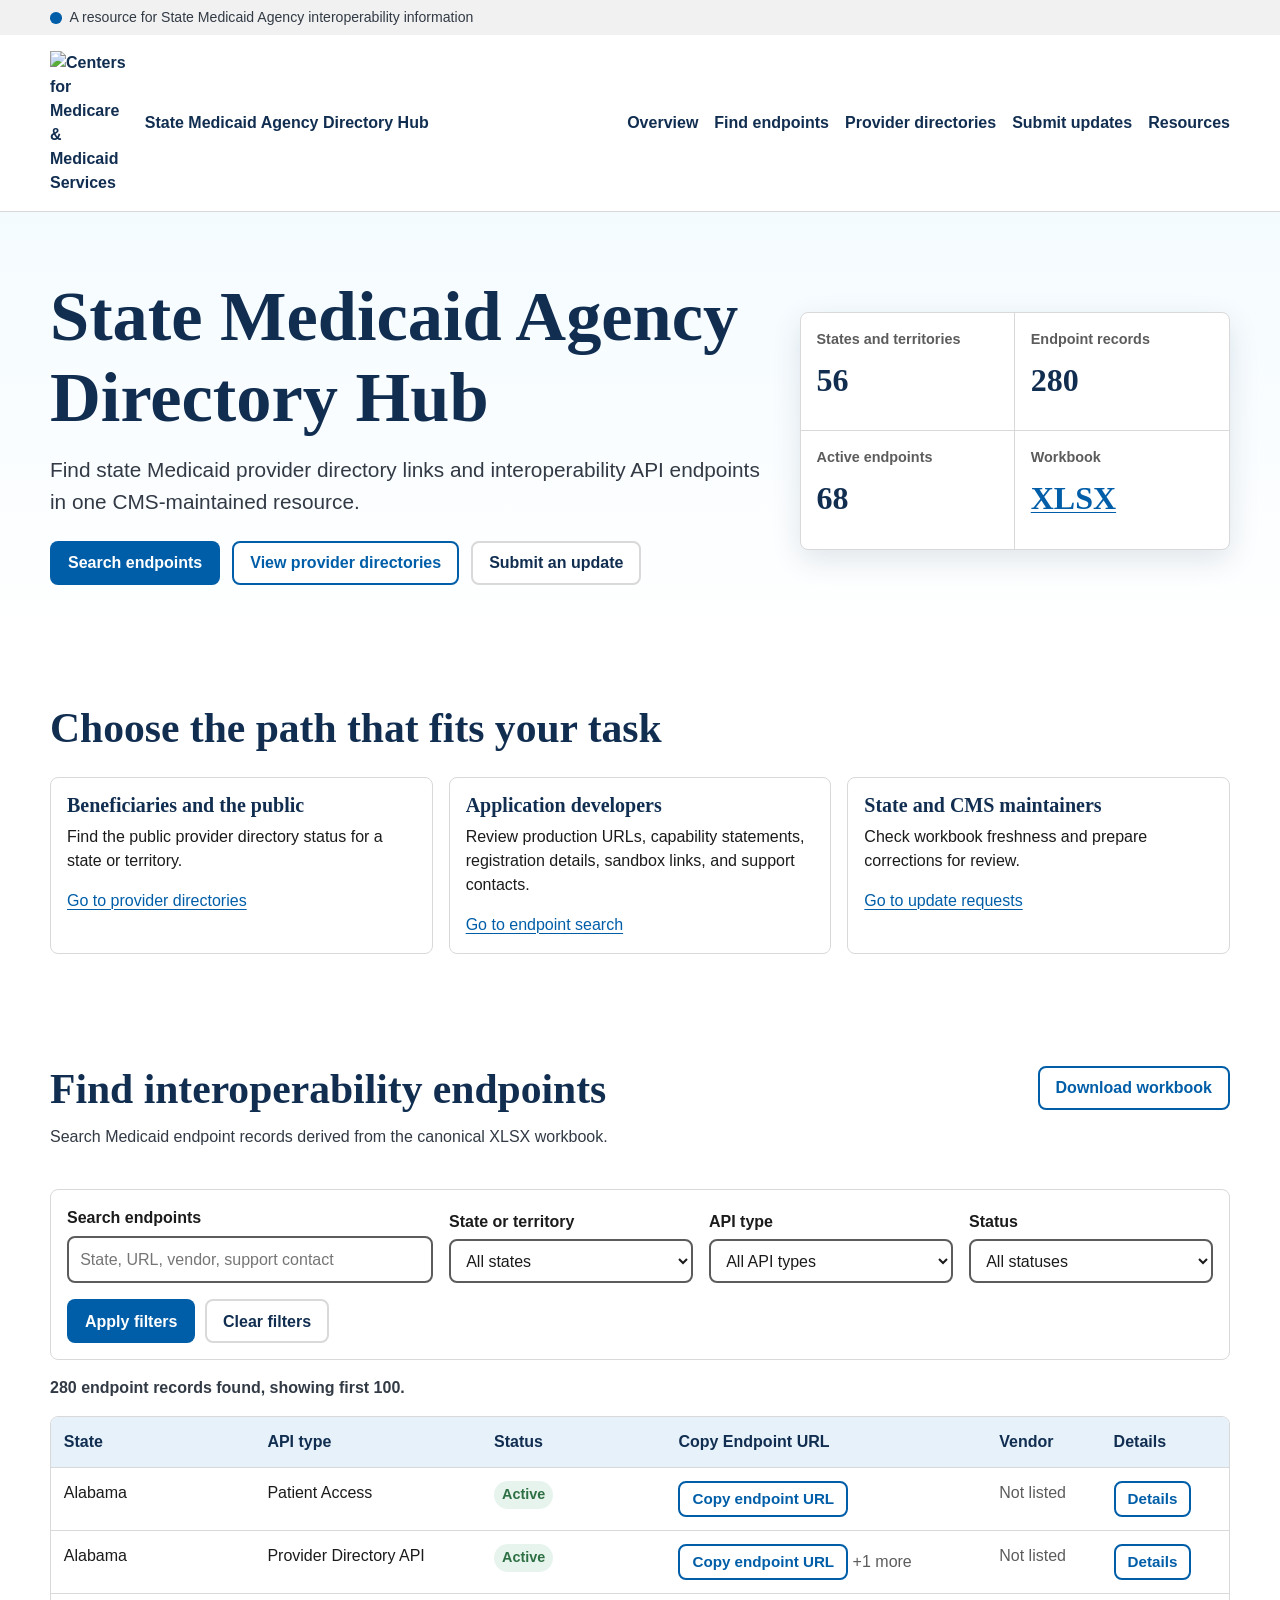
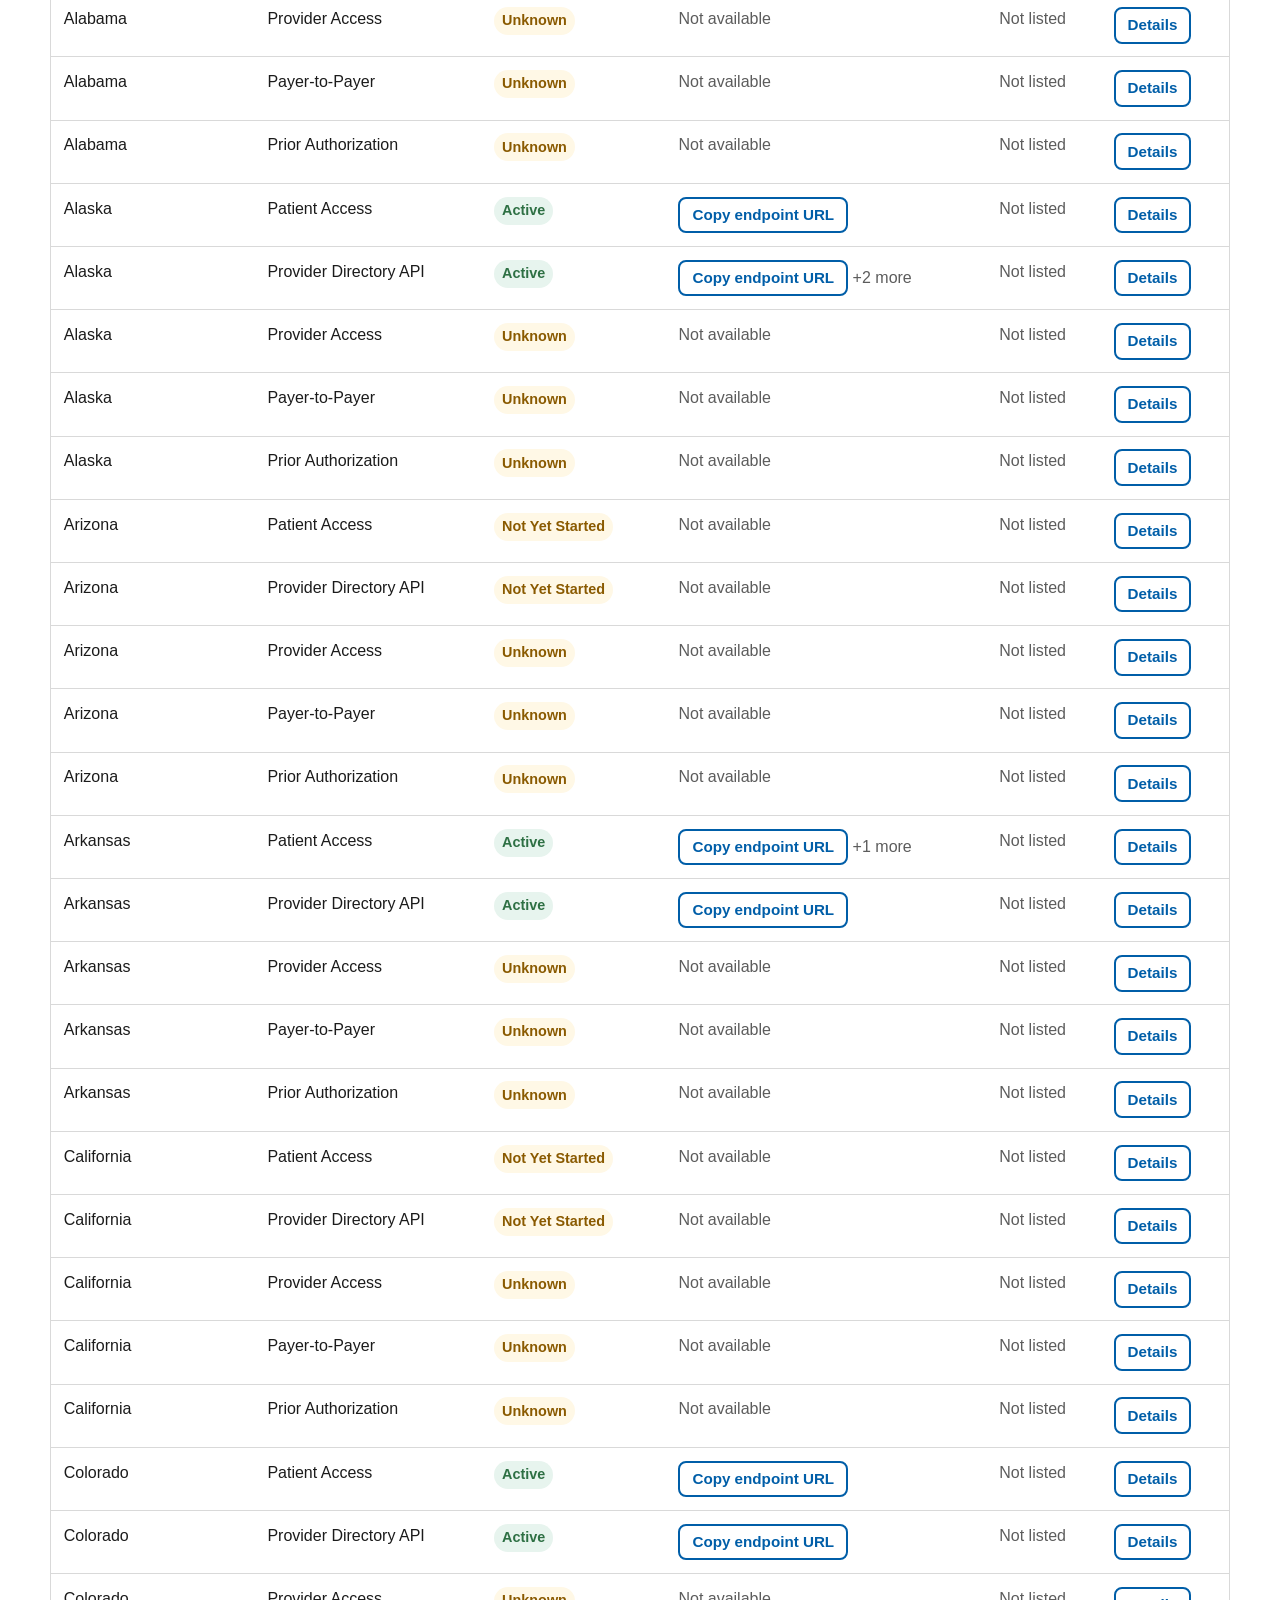
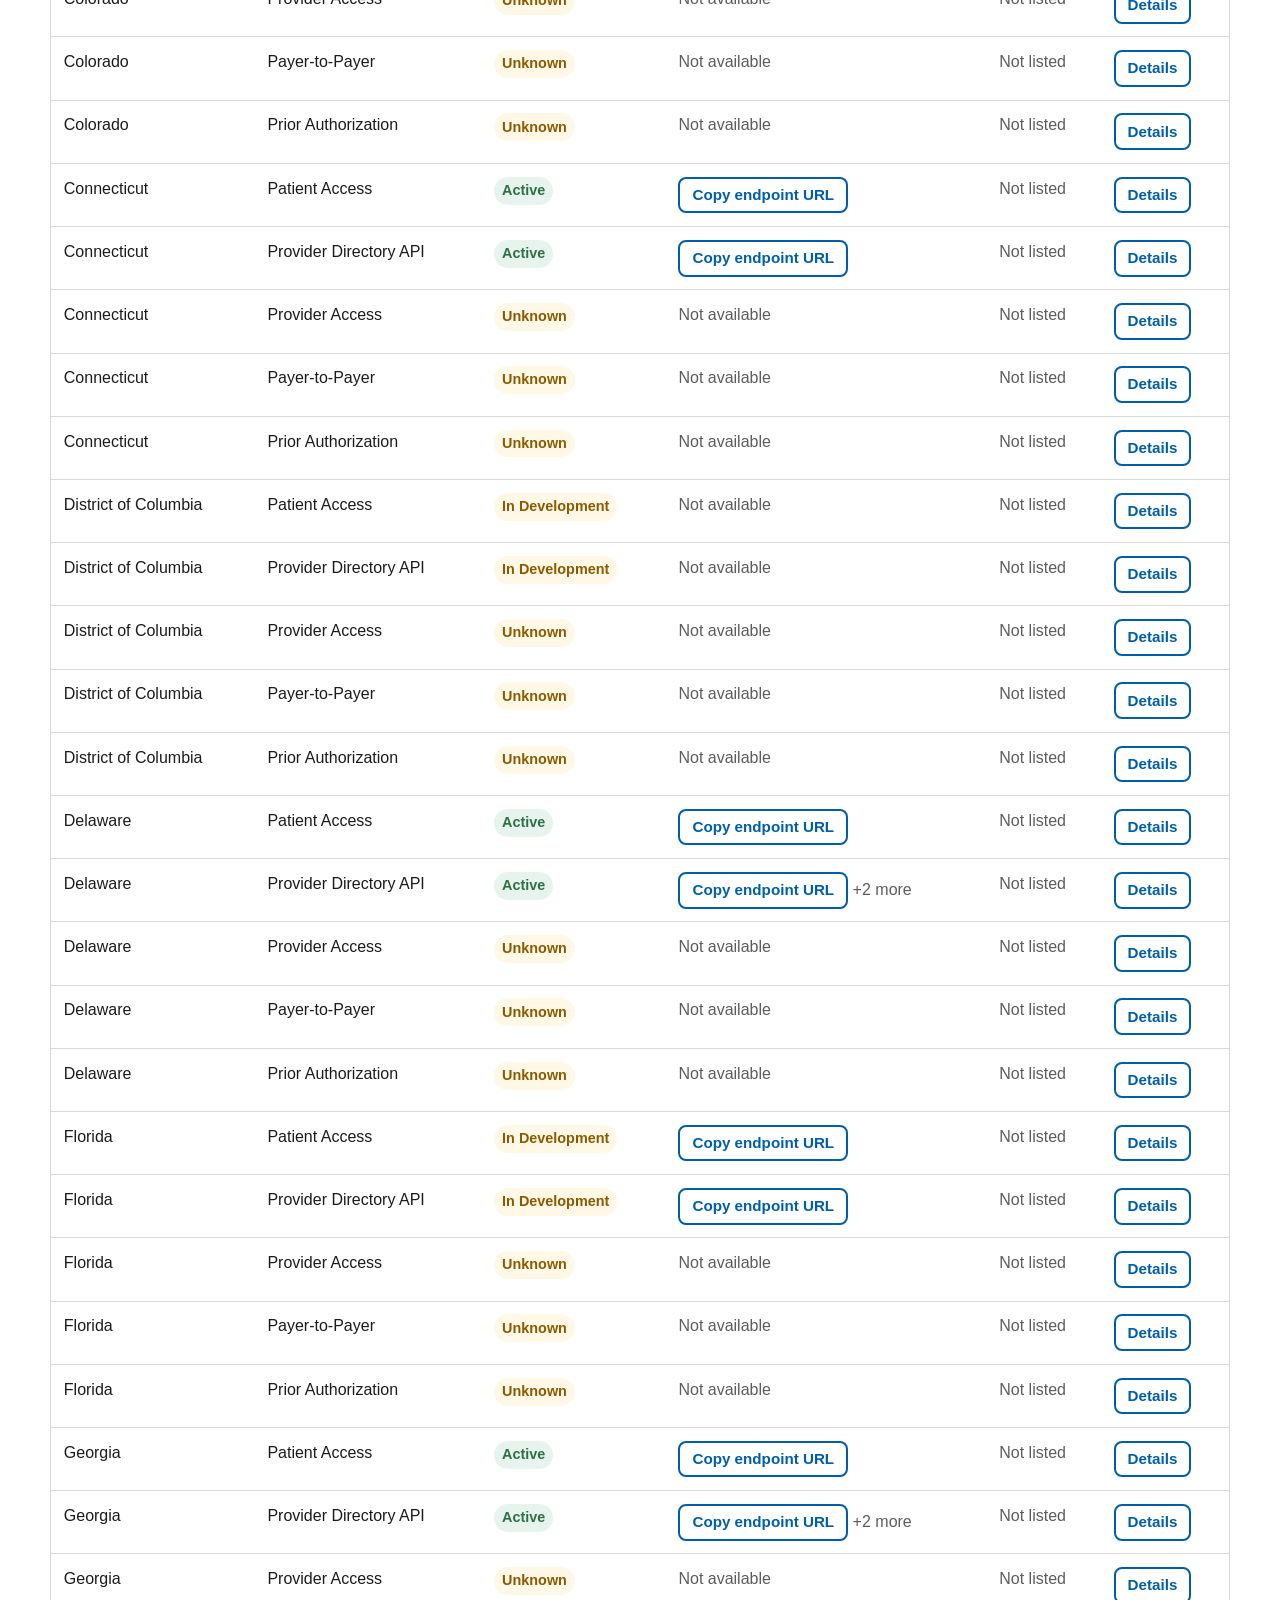
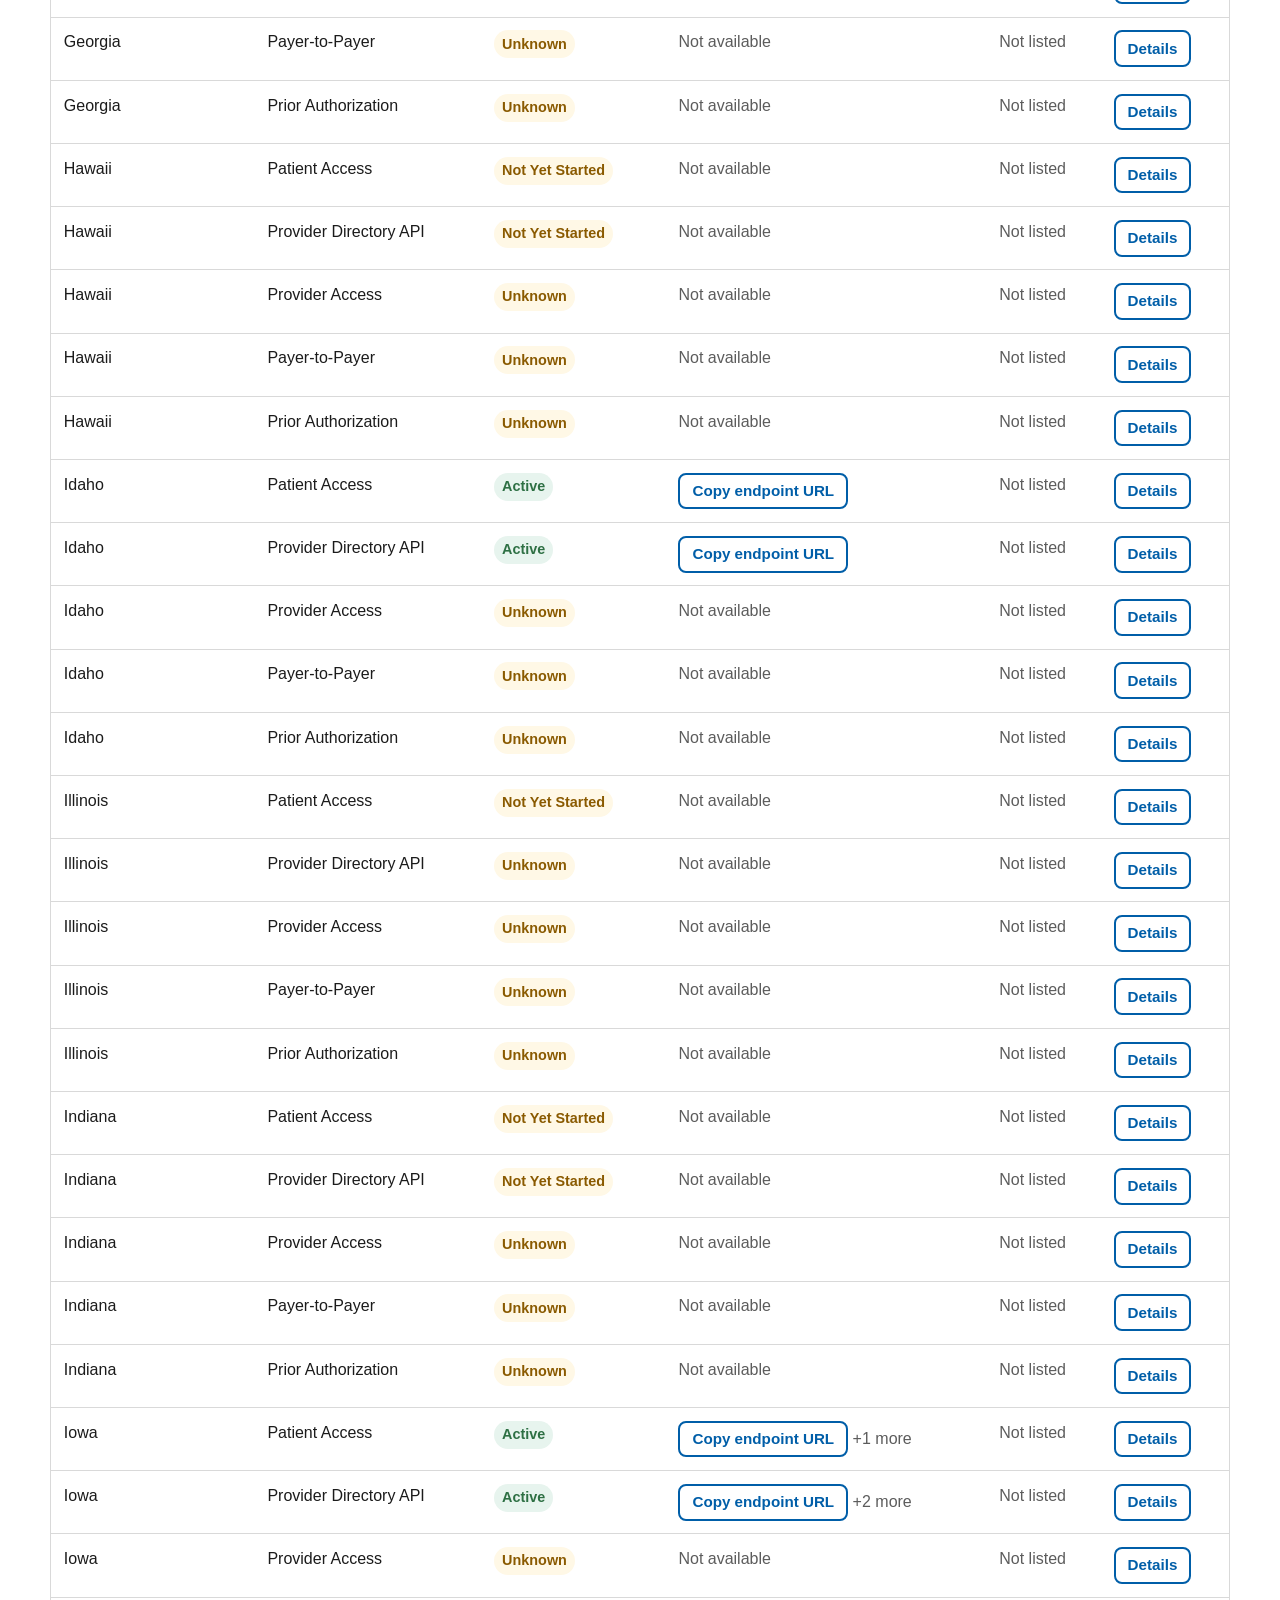
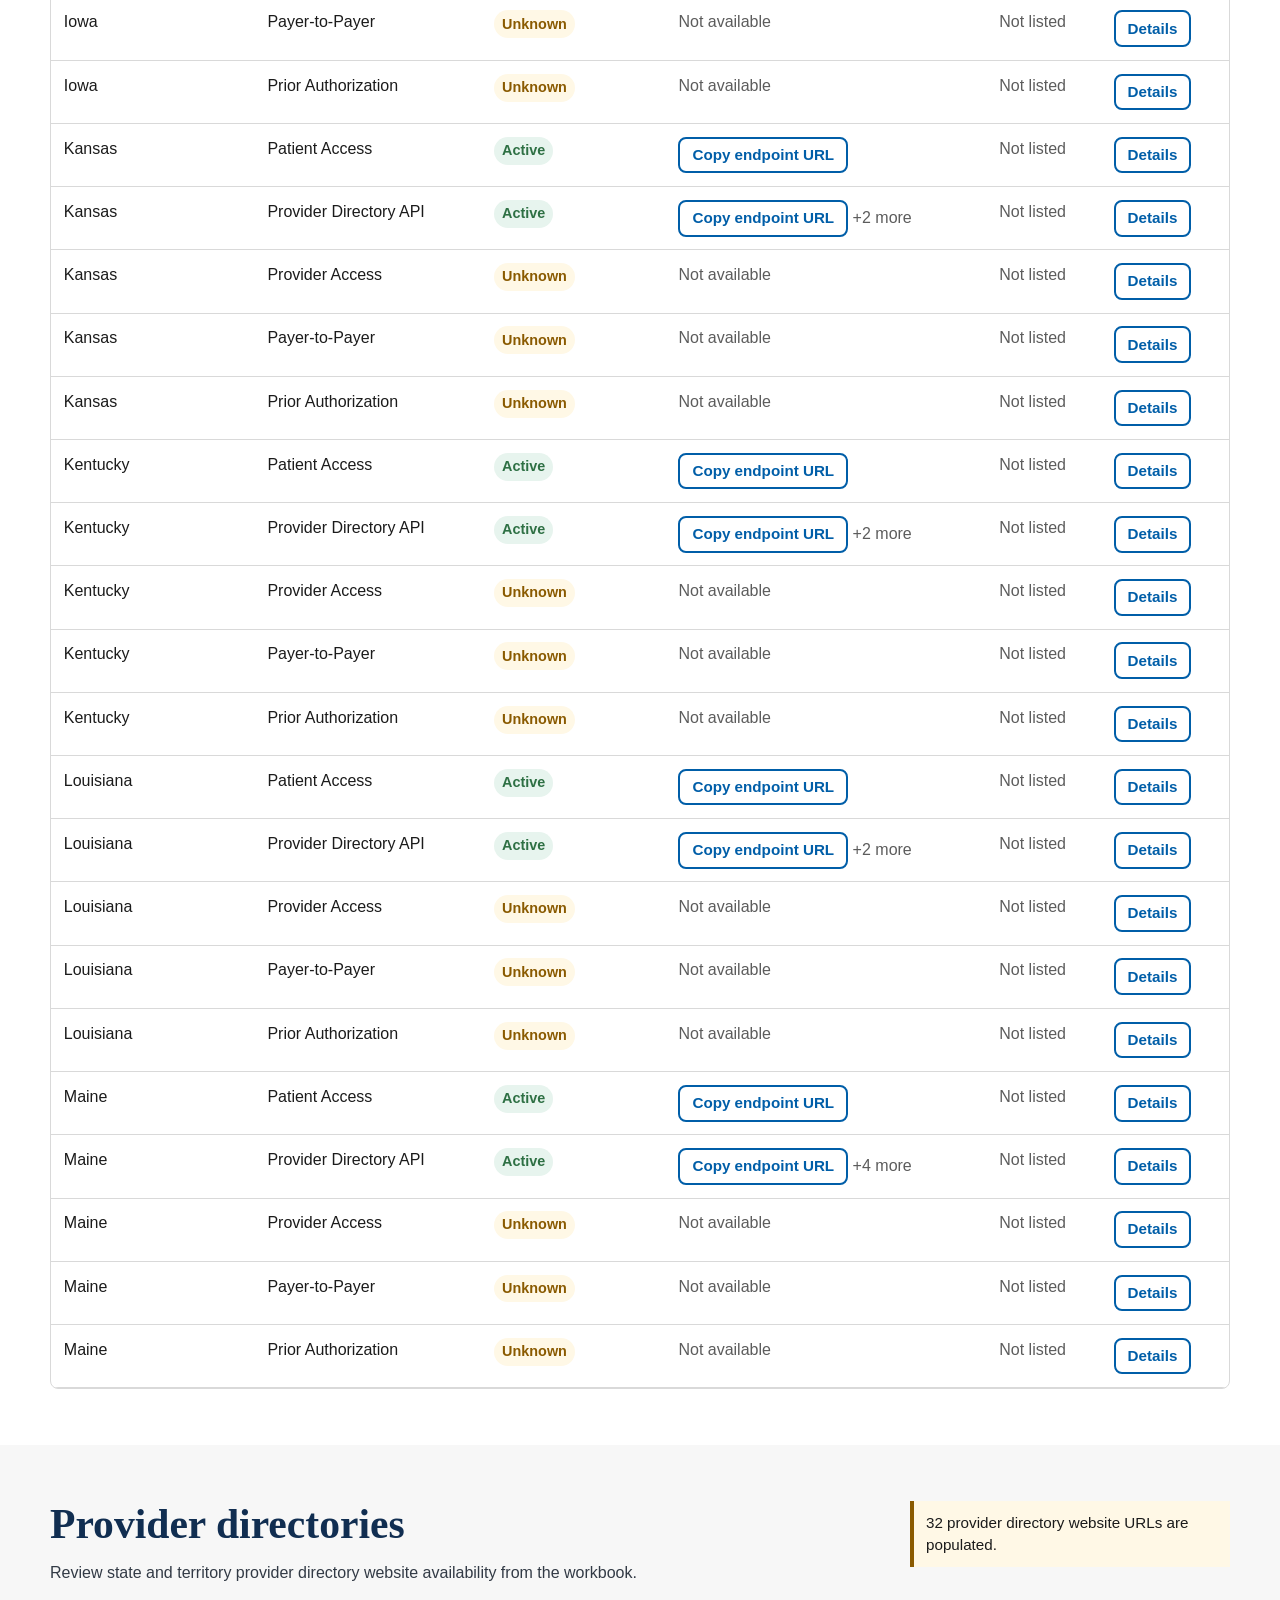
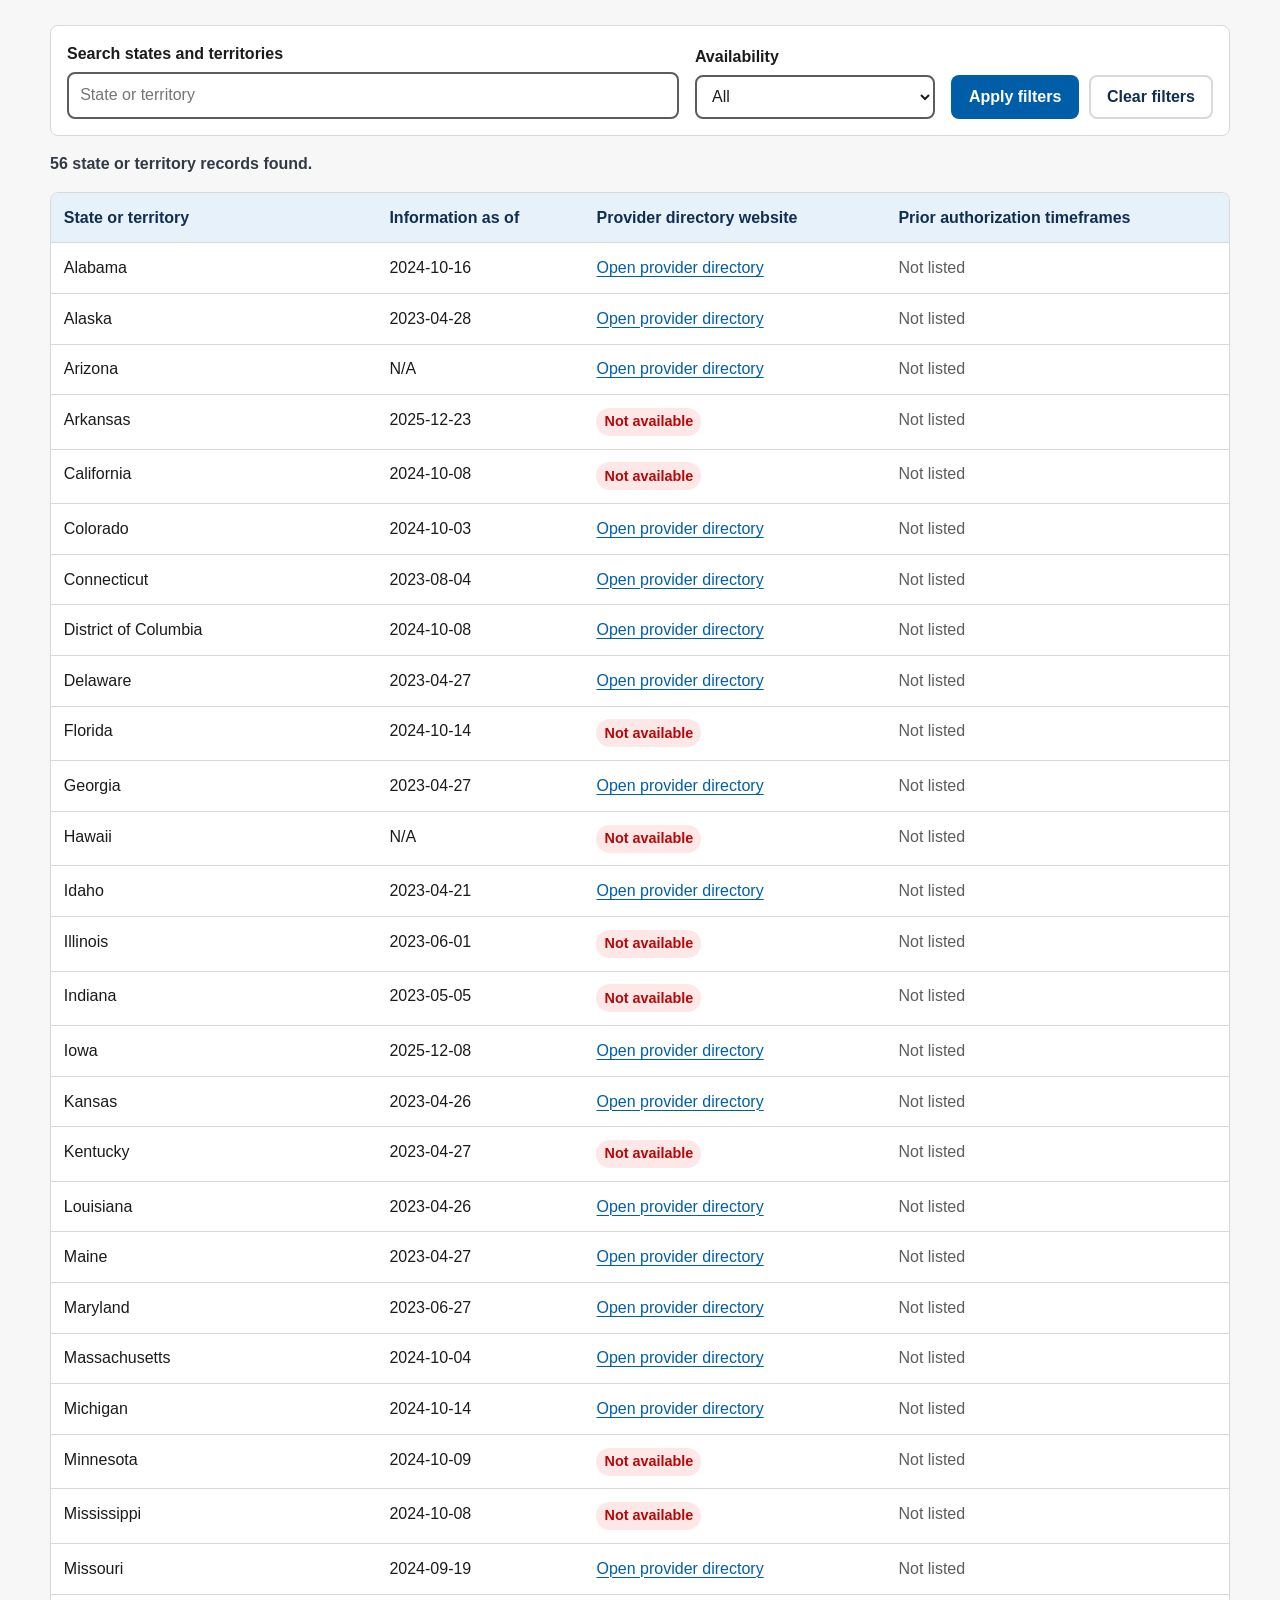
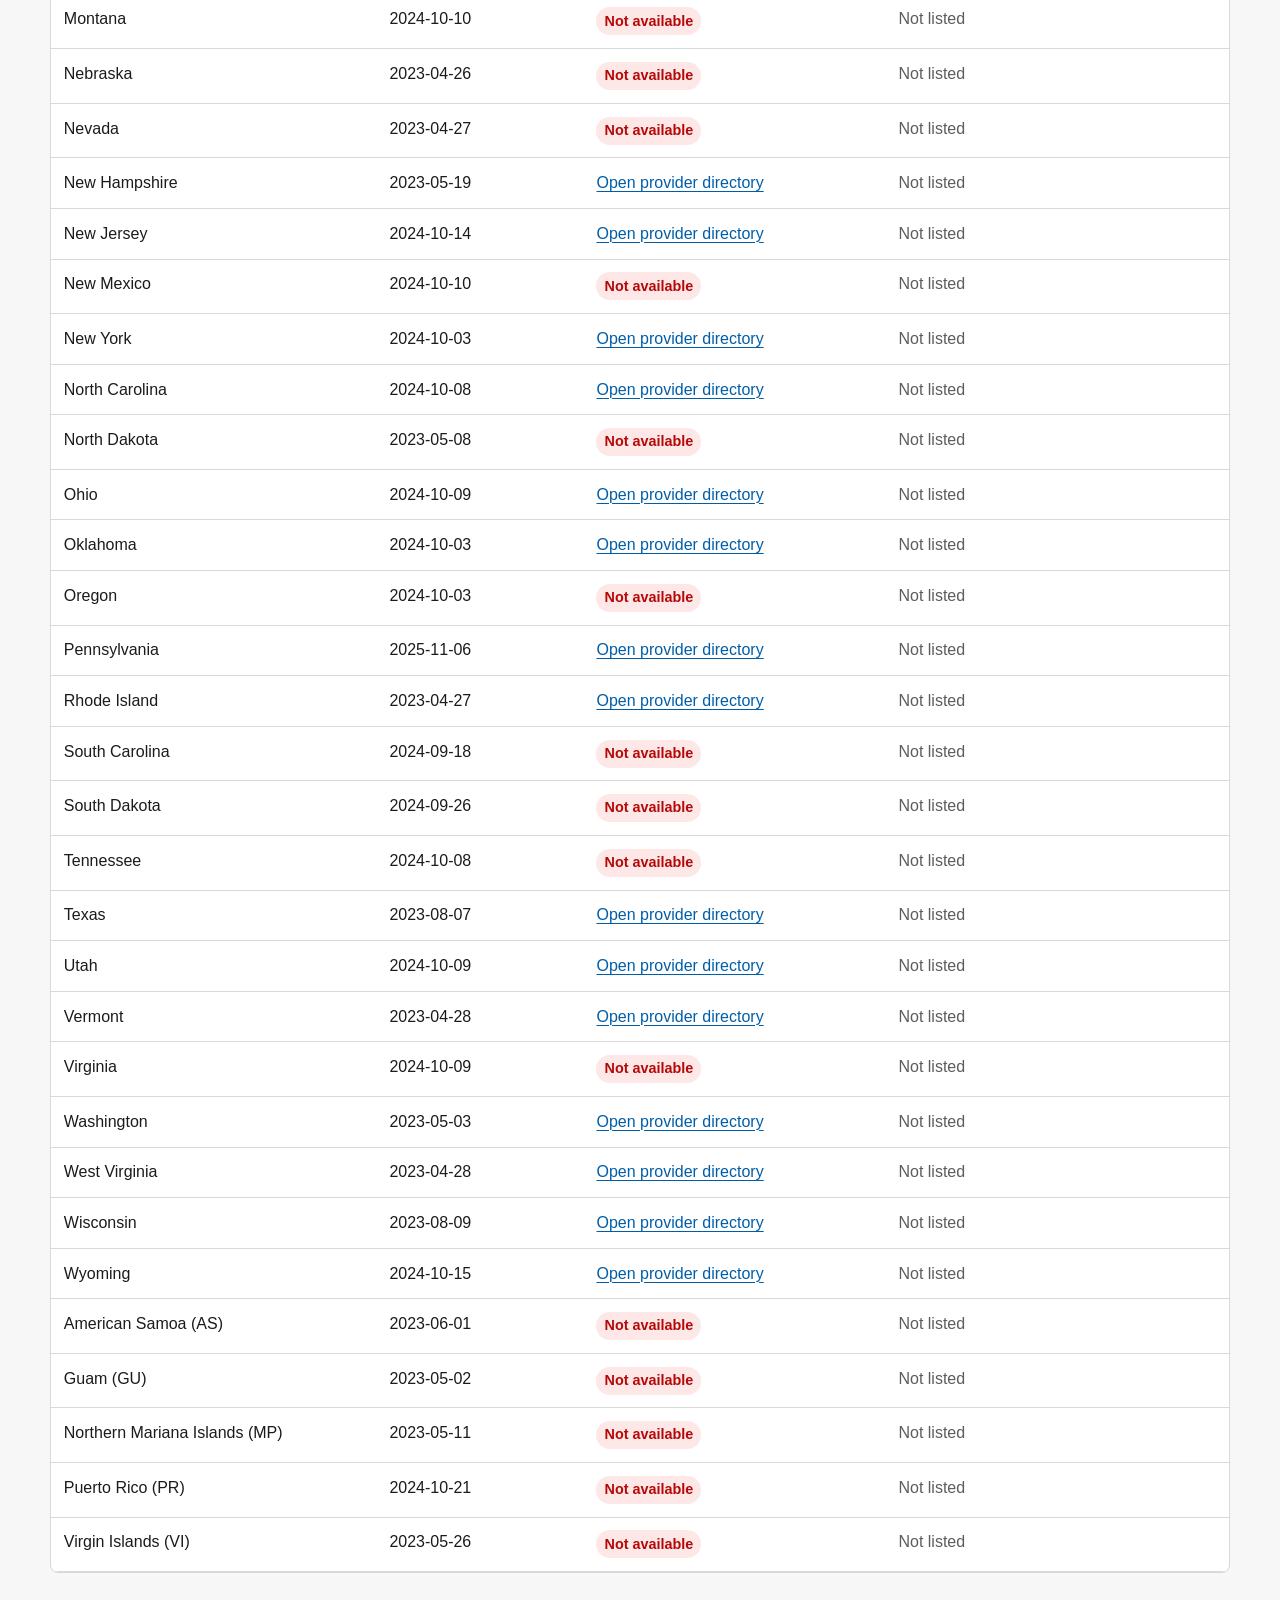
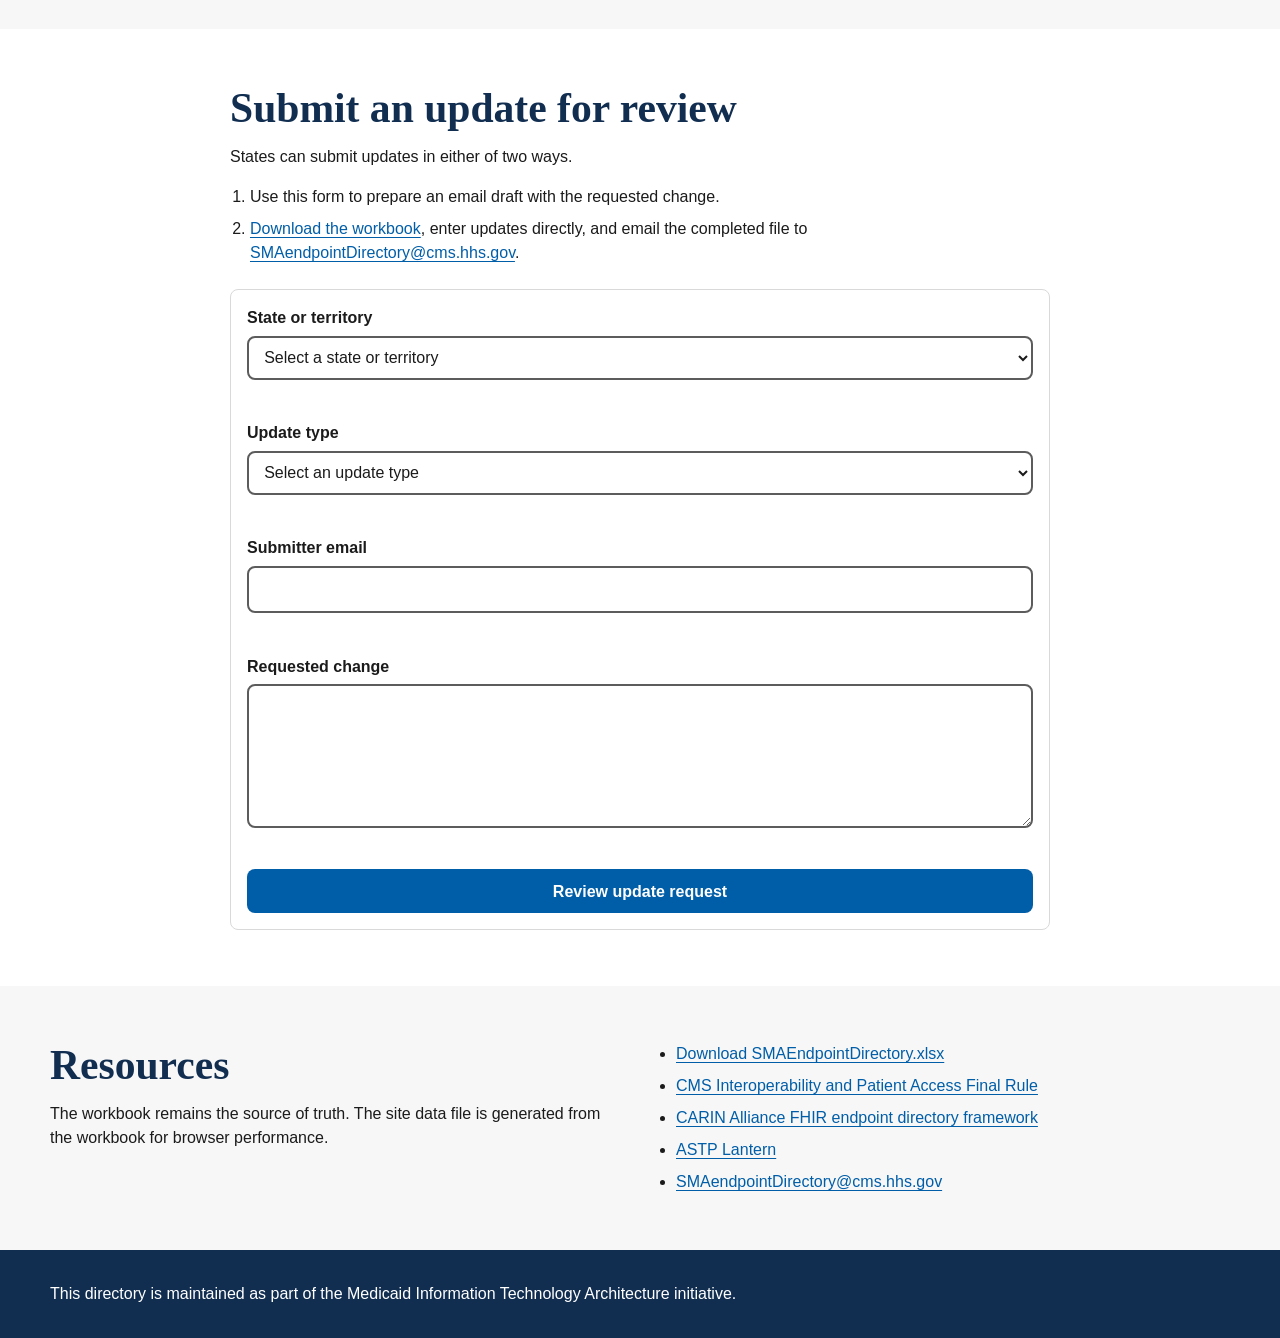
==== commit e8609a4e: "Add state update submission guidance" ====
--- a/index.html
+++ b/index.html
@@ -205,7 +205,11 @@
       <section class="section" id="submit-updates" aria-labelledby="updates-title">
         <div class="container narrow">
           <h2 id="updates-title">Submit an update for review</h2>
-          <p>This form prepares an email draft to smahoney@mitre.org for review.</p>
+          <p>States can submit updates in either of two ways.</p>
+          <ol class="guidance-list">
+            <li>Use this form to prepare an email draft with the requested change.</li>
+            <li><a href="SMAEndpointDirectory.xlsx">Download the workbook</a>, enter updates directly, and email the completed file to <a href="mailto:SMAendpointDirectory@cms.hhs.gov">SMAendpointDirectory@cms.hhs.gov</a>.</li>
+          </ol>
 
           <div class="error-summary" id="update-error-summary" hidden tabindex="-1" role="alert" aria-labelledby="update-error-title">
             <h3 id="update-error-title">There is a problem</h3>
@@ -262,7 +266,7 @@
 
           <section class="confirmation-panel" id="update-confirmation" hidden tabindex="-1" aria-labelledby="update-confirmation-title">
             <h3 id="update-confirmation-title">Email draft opened</h3>
-            <p>Your email application should open a draft addressed to smahoney@mitre.org. Review the message and send it from your email application.</p>
+            <p>Your email application should open a draft addressed to SMAendpointDirectory@cms.hhs.gov. Review the message and send it from your email application.</p>
           </section>
         </div>
       </section>
@@ -278,7 +282,7 @@
             <li><a href="https://www.cms.gov/priorities/key-initiatives/burden-reduction/interoperability/policies-and-regulations/cms-interoperability-and-patient-access-final-rule-cms-9115-f">CMS Interoperability and Patient Access Final Rule</a></li>
             <li><a href="https://confluence.hl7.org/spaces/FHIR/pages/113672758/Endpoint+directory+implementations+and+frameworks">CARIN Alliance FHIR endpoint directory framework</a></li>
             <li><a href="https://www.healthit.gov/topic/interoperability/investments/lantern-project">ASTP Lantern</a></li>
-            <li><a href="mailto:smahoney@mitre.org">smahoney@mitre.org</a></li>
+            <li><a href="mailto:SMAendpointDirectory@cms.hhs.gov">SMAendpointDirectory@cms.hhs.gov</a></li>
           </ul>
         </div>
       </section>
--- a/styles.css
+++ b/styles.css
@@ -508,6 +508,15 @@
   margin-top: 0.35rem;
 }
 
+.guidance-list {
+  margin: 0 0 1.5rem;
+  padding-left: 1.25rem;
+}
+
+.guidance-list li + li {
+  margin-top: 0.5rem;
+}
+
 .detail-panel,
 .review-panel,
 .confirmation-panel,
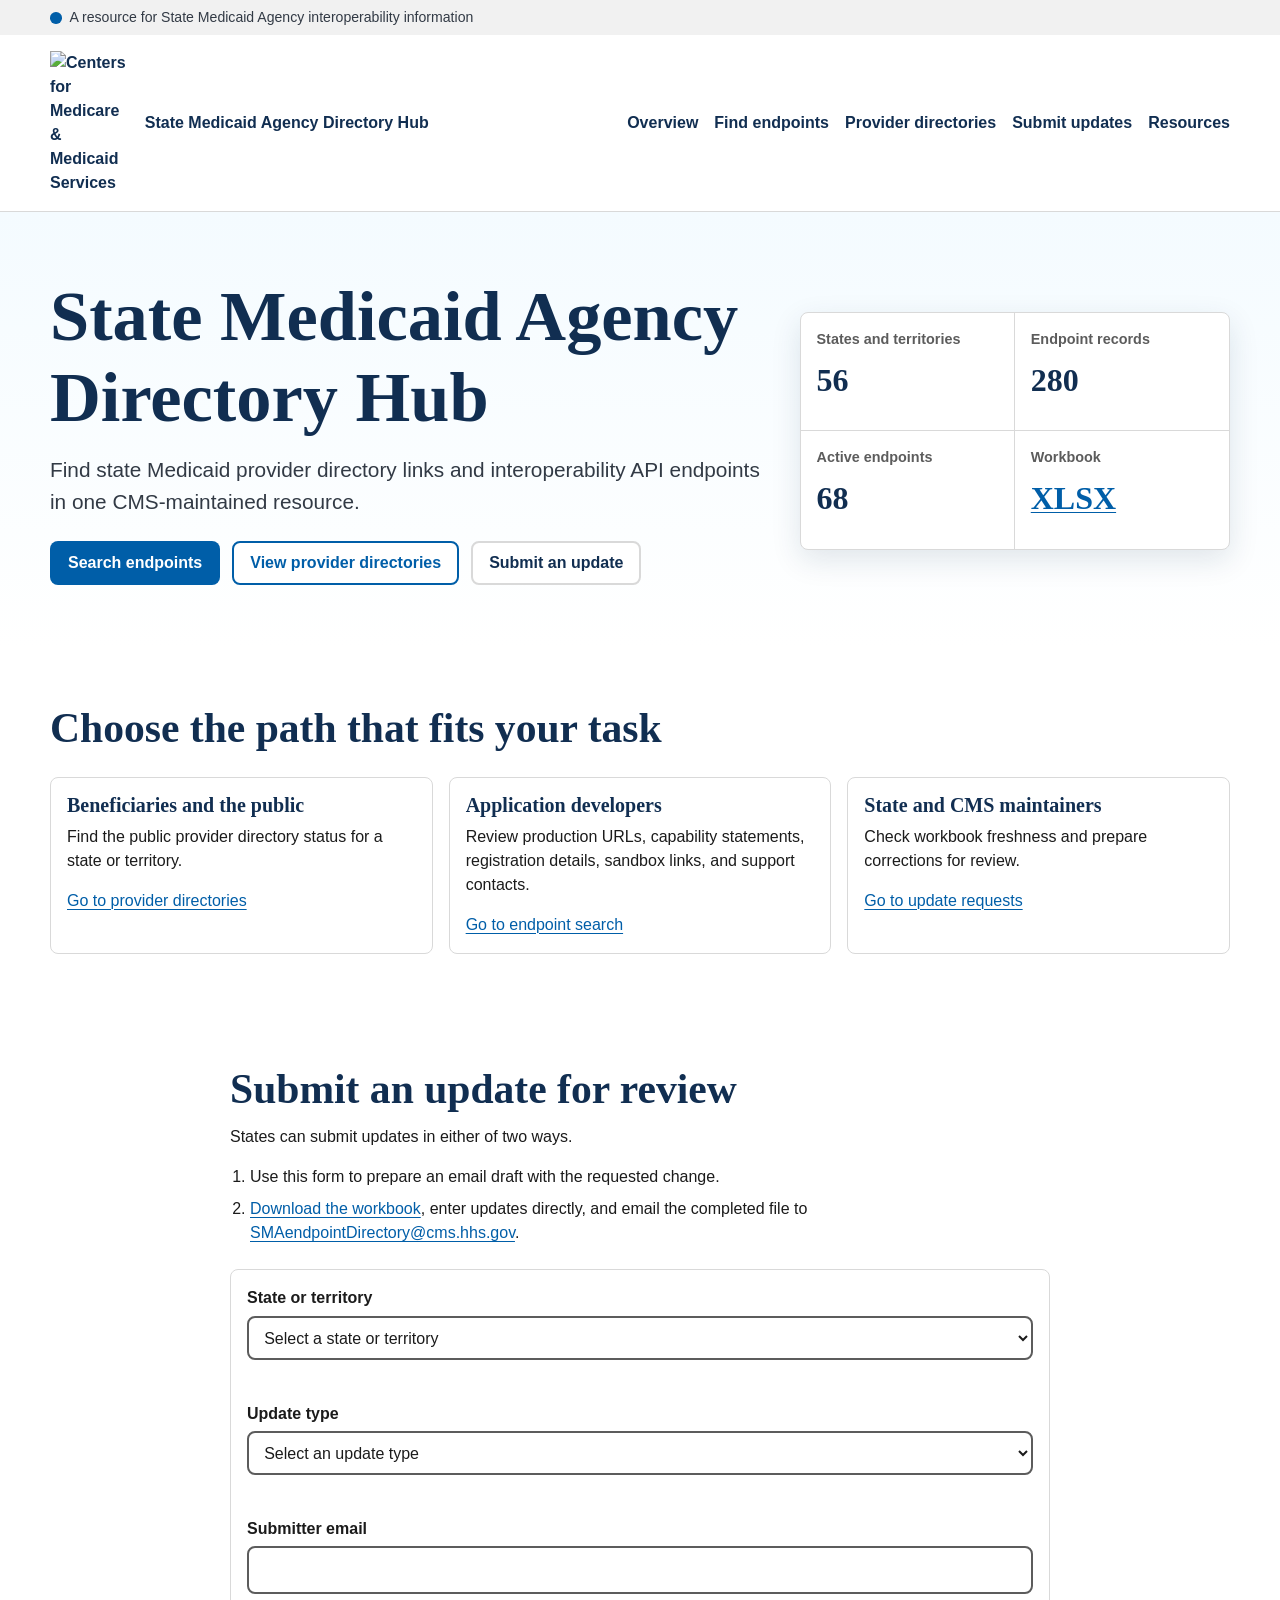
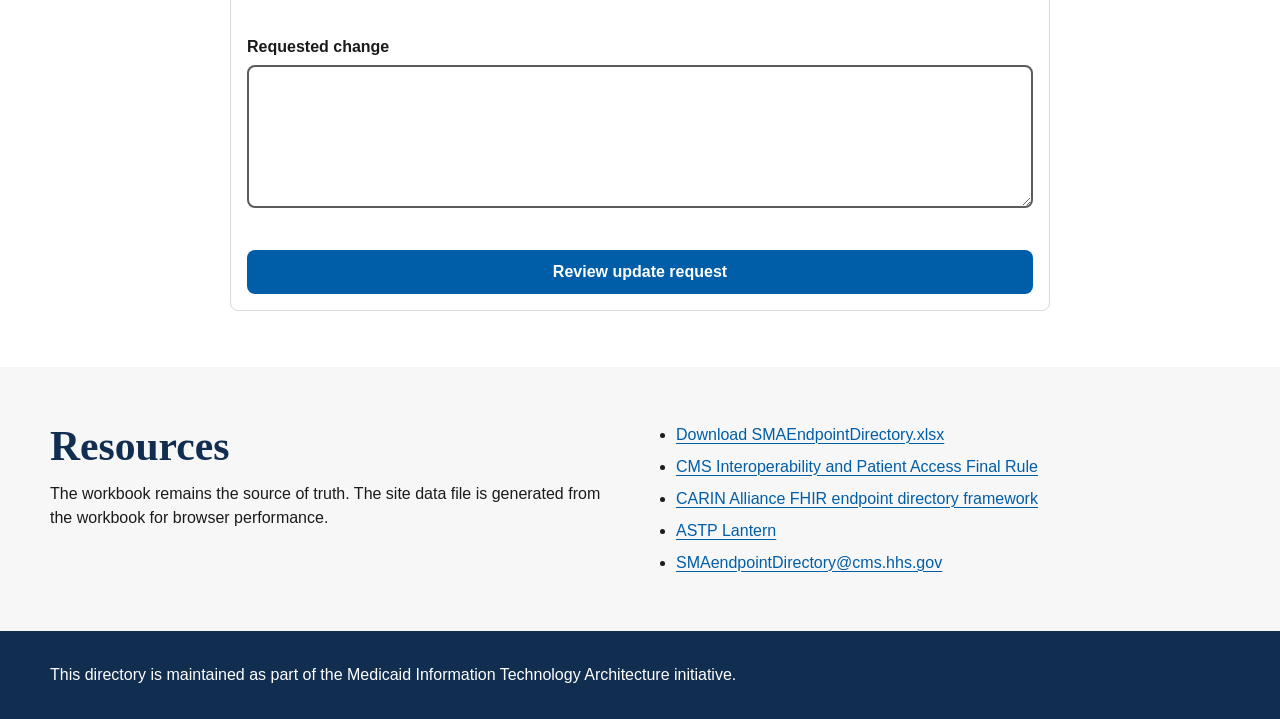
==== commit 9d033b8e: "split into seperate pages" ====
--- a/index.html
+++ b/index.html
@@ -17,15 +17,15 @@
       </div>
 
       <div class="header-inner">
-        <a class="brand" href="#overview" aria-label="State Medicaid Agency Directory Hub home">
+        <a class="brand" href="index.html" aria-label="State Medicaid Agency Directory Hub home">
           <img src="CMS.png" alt="Centers for Medicare & Medicaid Services">
           <span>State Medicaid Agency Directory Hub</span>
         </a>
 
         <nav class="primary-nav" aria-label="Primary navigation">
           <a href="#overview">Overview</a>
-          <a href="#find-endpoints">Find endpoints</a>
-          <a href="#provider-directories">Provider directories</a>
+          <a href="endpoints.html">Find endpoints</a>
+          <a href="provider-directories.html">Provider directories</a>
           <a href="#submit-updates">Submit updates</a>
           <a href="#resources">Resources</a>
         </nav>
@@ -39,8 +39,8 @@
             <h1 id="page-title">State Medicaid Agency Directory Hub</h1>
             <p class="lead">Find state Medicaid provider directory links and interoperability API endpoints in one CMS-maintained resource.</p>
             <div class="hero-actions" aria-label="Primary actions">
-              <a class="button button-primary" href="#find-endpoints">Search endpoints</a>
-              <a class="button button-secondary" href="#provider-directories">View provider directories</a>
+              <a class="button button-primary" href="endpoints.html">Search endpoints</a>
+              <a class="button button-secondary" href="provider-directories.html">View provider directories</a>
               <a class="button button-ghost" href="#submit-updates">Submit an update</a>
             </div>
           </div>
@@ -75,129 +75,18 @@
             <article>
               <h3>Beneficiaries and the public</h3>
               <p>Find the public provider directory status for a state or territory.</p>
-              <a href="#provider-directories">Go to provider directories</a>
+              <a href="provider-directories.html">Go to provider directories</a>
             </article>
             <article>
               <h3>Application developers</h3>
               <p>Review production URLs, capability statements, registration details, sandbox links, and support contacts.</p>
-              <a href="#find-endpoints">Go to endpoint search</a>
+              <a href="endpoints.html">Go to endpoint search</a>
             </article>
             <article>
               <h3>State and CMS maintainers</h3>
               <p>Check workbook freshness and prepare corrections for review.</p>
               <a href="#submit-updates">Go to update requests</a>
             </article>
-          </div>
-        </div>
-      </section>
-
-      <section class="section" id="find-endpoints" aria-labelledby="endpoint-title">
-        <div class="container">
-          <div class="section-header">
-            <div>
-              <h2 id="endpoint-title">Find interoperability endpoints</h2>
-              <p>Search Medicaid endpoint records derived from the canonical XLSX workbook.</p>
-            </div>
-            <a class="button button-secondary" href="SMAEndpointDirectory.xlsx">Download workbook</a>
-          </div>
-
-          <form class="filter-panel" id="endpoint-filters" aria-describedby="endpoint-result-count">
-            <div class="field field-wide">
-              <label for="endpoint-query">Search endpoints</label>
-              <input id="endpoint-query" name="query" type="search" autocomplete="off" placeholder="State, URL, vendor, support contact">
-            </div>
-            <div class="field">
-              <label for="endpoint-state">State or territory</label>
-              <select id="endpoint-state" name="state"></select>
-            </div>
-            <div class="field">
-              <label for="endpoint-api-type">API type</label>
-              <select id="endpoint-api-type" name="apiType"></select>
-            </div>
-            <div class="field">
-              <label for="endpoint-status">Status</label>
-              <select id="endpoint-status" name="status"></select>
-            </div>
-            <div class="filter-actions">
-              <button class="button button-primary" type="submit">Apply filters</button>
-              <button class="button button-ghost" type="button" id="clear-endpoint-filters">Clear filters</button>
-            </div>
-          </form>
-
-          <p class="result-count" id="endpoint-result-count" aria-live="polite"></p>
-          <p class="sr-only" id="copy-status" aria-live="polite"></p>
-
-          <div class="table-wrap">
-            <table>
-              <caption class="sr-only">SMA interoperability endpoint records</caption>
-              <thead>
-                <tr>
-                  <th scope="col">State</th>
-                  <th scope="col">API type</th>
-                  <th scope="col">Status</th>
-                  <th scope="col">Copy Endpoint URL</th>
-                  <th scope="col">Vendor</th>
-                  <th scope="col">Details</th>
-                </tr>
-              </thead>
-              <tbody id="endpoint-table-body"></tbody>
-            </table>
-          </div>
-
-          <section class="detail-panel" id="endpoint-detail" hidden tabindex="-1" aria-labelledby="endpoint-detail-title">
-            <div class="detail-header">
-              <h3 id="endpoint-detail-title">Endpoint details</h3>
-              <button class="button button-ghost compact" type="button" id="close-endpoint-detail">Close</button>
-            </div>
-            <div id="endpoint-detail-content"></div>
-          </section>
-        </div>
-      </section>
-
-      <section class="section section-muted" id="provider-directories" aria-labelledby="provider-title">
-        <div class="container">
-          <div class="section-header">
-            <div>
-              <h2 id="provider-title">Provider directories</h2>
-              <p>Review state and territory provider directory website availability from the workbook.</p>
-            </div>
-            <span class="data-note" id="provider-data-note"></span>
-          </div>
-
-          <form class="filter-panel provider-filter-panel" id="provider-filters" aria-describedby="provider-result-count">
-            <div class="field field-wide">
-              <label for="provider-query">Search states and territories</label>
-              <input id="provider-query" name="query" type="search" autocomplete="off" placeholder="State or territory">
-            </div>
-            <div class="field">
-              <label for="provider-availability">Availability</label>
-              <select id="provider-availability" name="availability">
-                <option value="All">All</option>
-                <option value="Available">Available</option>
-                <option value="Unavailable">Unavailable</option>
-              </select>
-            </div>
-            <div class="filter-actions">
-              <button class="button button-primary" type="submit">Apply filters</button>
-              <button class="button button-ghost" type="button" id="clear-provider-filters">Clear filters</button>
-            </div>
-          </form>
-
-          <p class="result-count" id="provider-result-count" aria-live="polite"></p>
-
-          <div class="table-wrap">
-            <table>
-              <caption class="sr-only">Provider directory website links by state and territory</caption>
-              <thead>
-                <tr>
-                  <th scope="col">State or territory</th>
-                  <th scope="col">Information as of</th>
-                  <th scope="col">Provider directory website</th>
-                  <th scope="col">Prior authorization timeframes</th>
-                </tr>
-              </thead>
-              <tbody id="provider-table-body"></tbody>
-            </table>
           </div>
         </div>
       </section>
--- a/styles.css
+++ b/styles.css
@@ -217,6 +217,24 @@
   background: linear-gradient(180deg, var(--color-cyan-light), var(--color-white));
 }
 
+.page-intro {
+  padding: 3.25rem 0 2.25rem;
+  background: linear-gradient(180deg, var(--color-cyan-light), var(--color-white));
+}
+
+.page-intro h1 {
+  margin-bottom: 0.75rem;
+}
+
+.eyebrow {
+  margin-bottom: 0.55rem;
+  color: var(--color-blue-dark);
+  font-size: 0.9rem;
+  font-weight: 700;
+  letter-spacing: 0.08em;
+  text-transform: uppercase;
+}
+
 .hero-grid {
   display: grid;
   grid-template-columns: minmax(0, 1.25fr) minmax(280px, 0.75fr);
@@ -336,6 +354,10 @@
 .audience-band,
 .section {
   padding: 3.5rem 0;
+}
+
+.section-tight {
+  padding-top: 2.5rem;
 }
 
 .audience-grid {
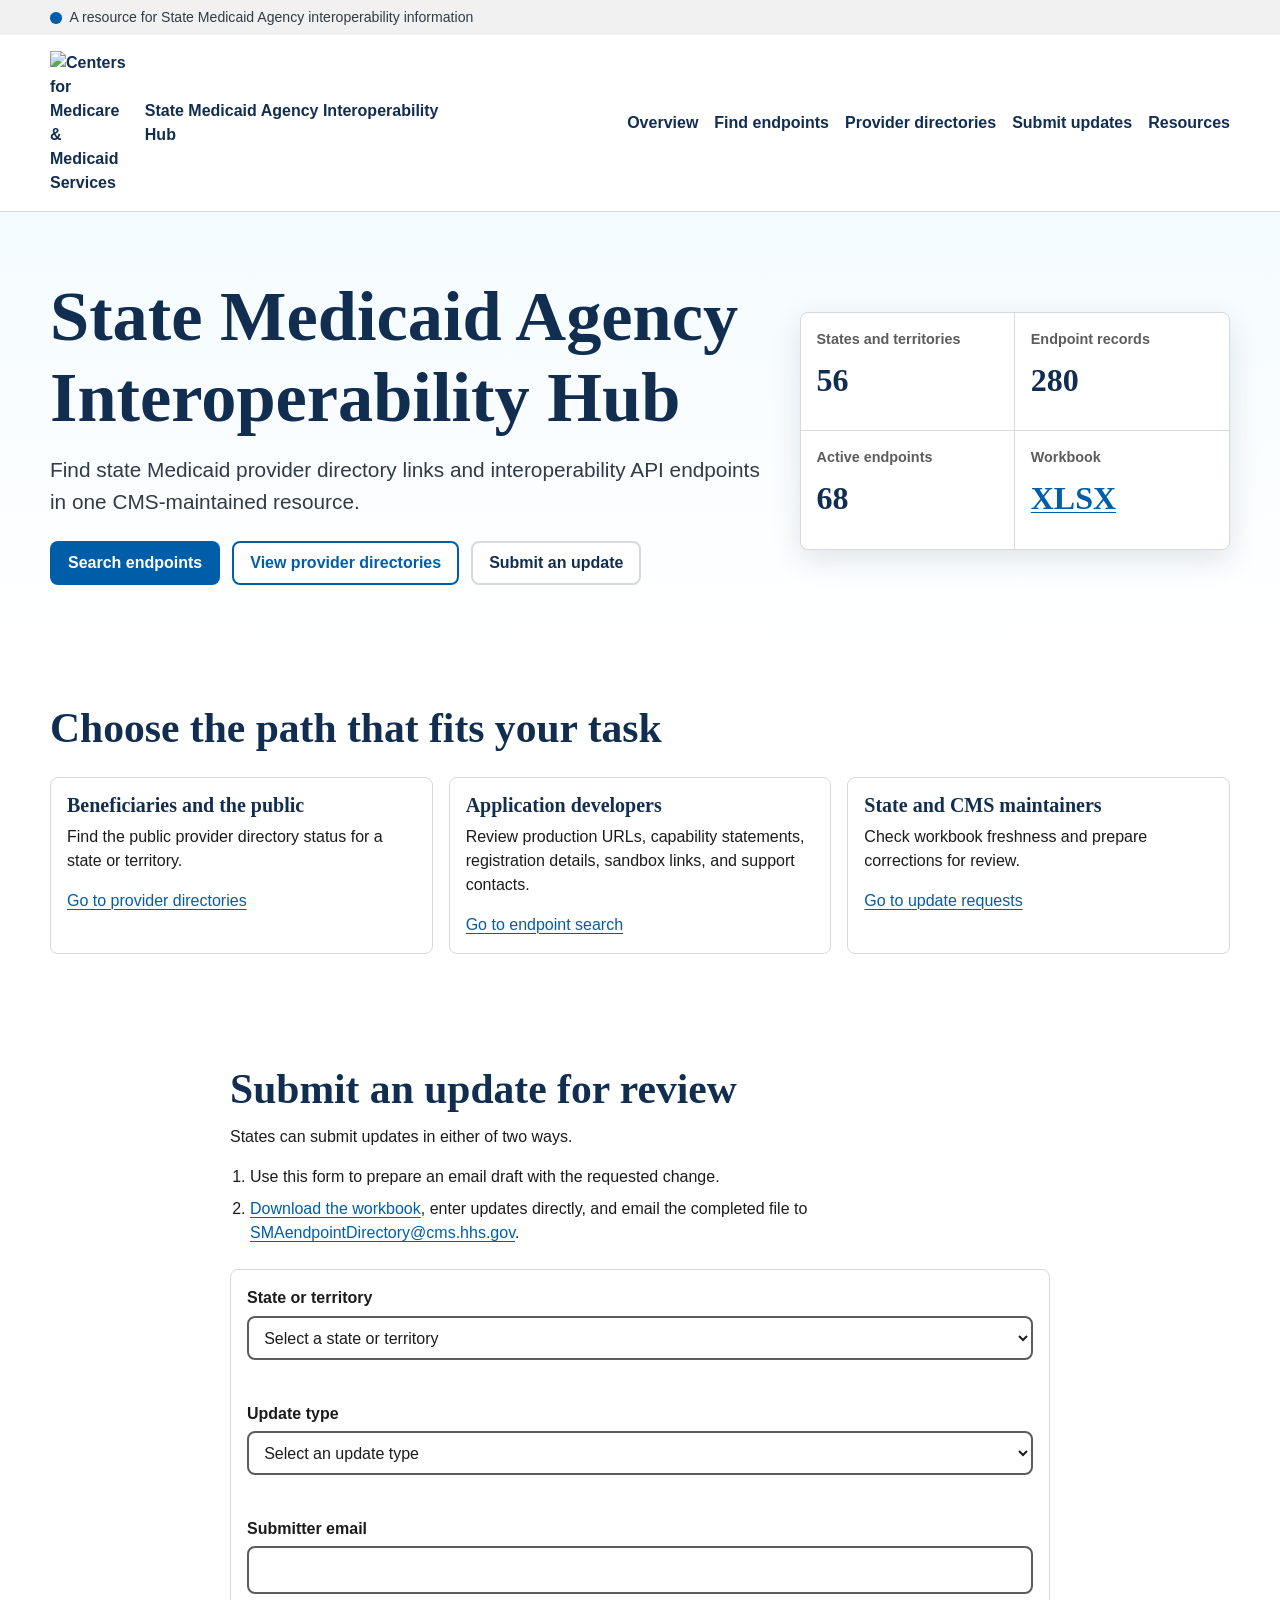
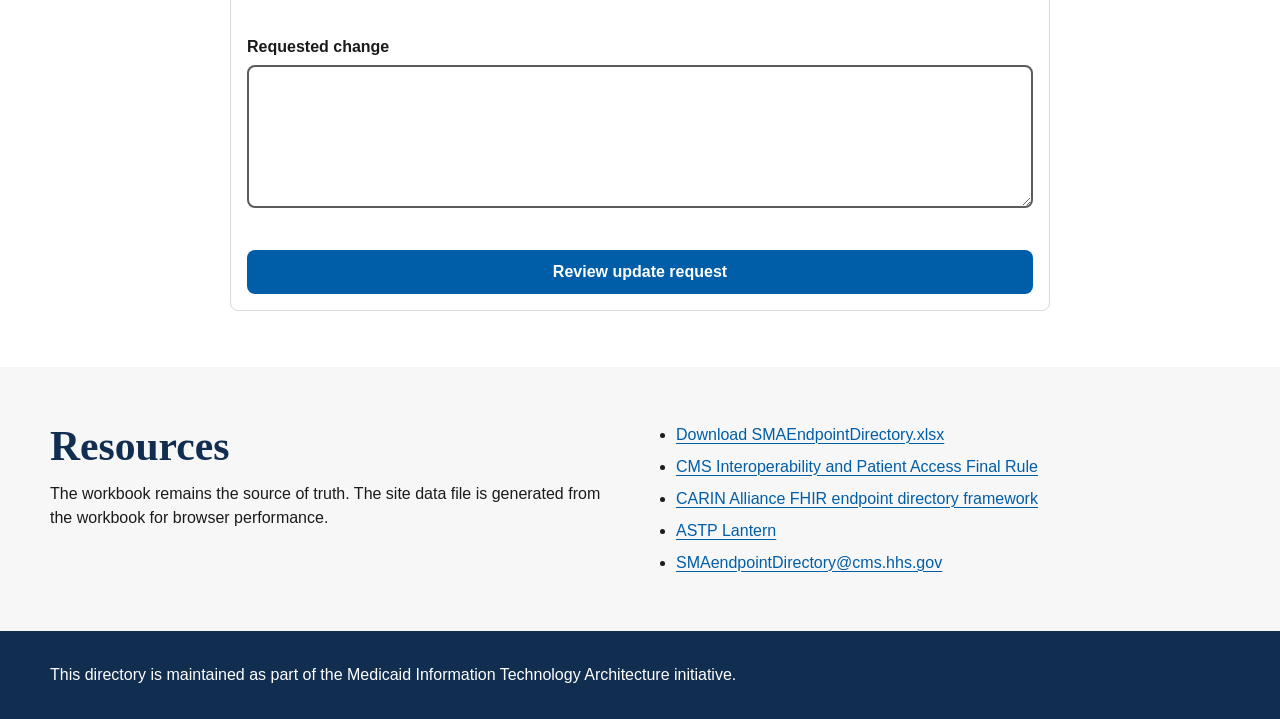
==== commit 8313d709: "name change" ====
--- a/index.html
+++ b/index.html
@@ -3,7 +3,7 @@
   <head>
     <meta charset="utf-8">
     <meta name="viewport" content="width=device-width, initial-scale=1">
-    <title>State Medicaid Agency Directory Hub</title>
+    <title>State Medicaid Agency Interoperability Hub</title>
     <meta name="description" content="Find State Medicaid Agency provider directories and interoperability API endpoint information.">
     <link rel="stylesheet" href="styles.css">
   </head>
@@ -17,9 +17,9 @@
       </div>
 
       <div class="header-inner">
-        <a class="brand" href="index.html" aria-label="State Medicaid Agency Directory Hub home">
+        <a class="brand" href="index.html" aria-label="State Medicaid Agency Interoperability Hub home">
           <img src="CMS.png" alt="Centers for Medicare & Medicaid Services">
-          <span>State Medicaid Agency Directory Hub</span>
+          <span>State Medicaid Agency Interoperability Hub</span>
         </a>
 
         <nav class="primary-nav" aria-label="Primary navigation">
@@ -36,7 +36,7 @@
       <section class="hero" id="overview" aria-labelledby="page-title">
         <div class="container hero-grid">
           <div class="hero-copy">
-            <h1 id="page-title">State Medicaid Agency Directory Hub</h1>
+            <h1 id="page-title">State Medicaid Agency Interoperability Hub</h1>
             <p class="lead">Find state Medicaid provider directory links and interoperability API endpoints in one CMS-maintained resource.</p>
             <div class="hero-actions" aria-label="Primary actions">
               <a class="button button-primary" href="endpoints.html">Search endpoints</a>
